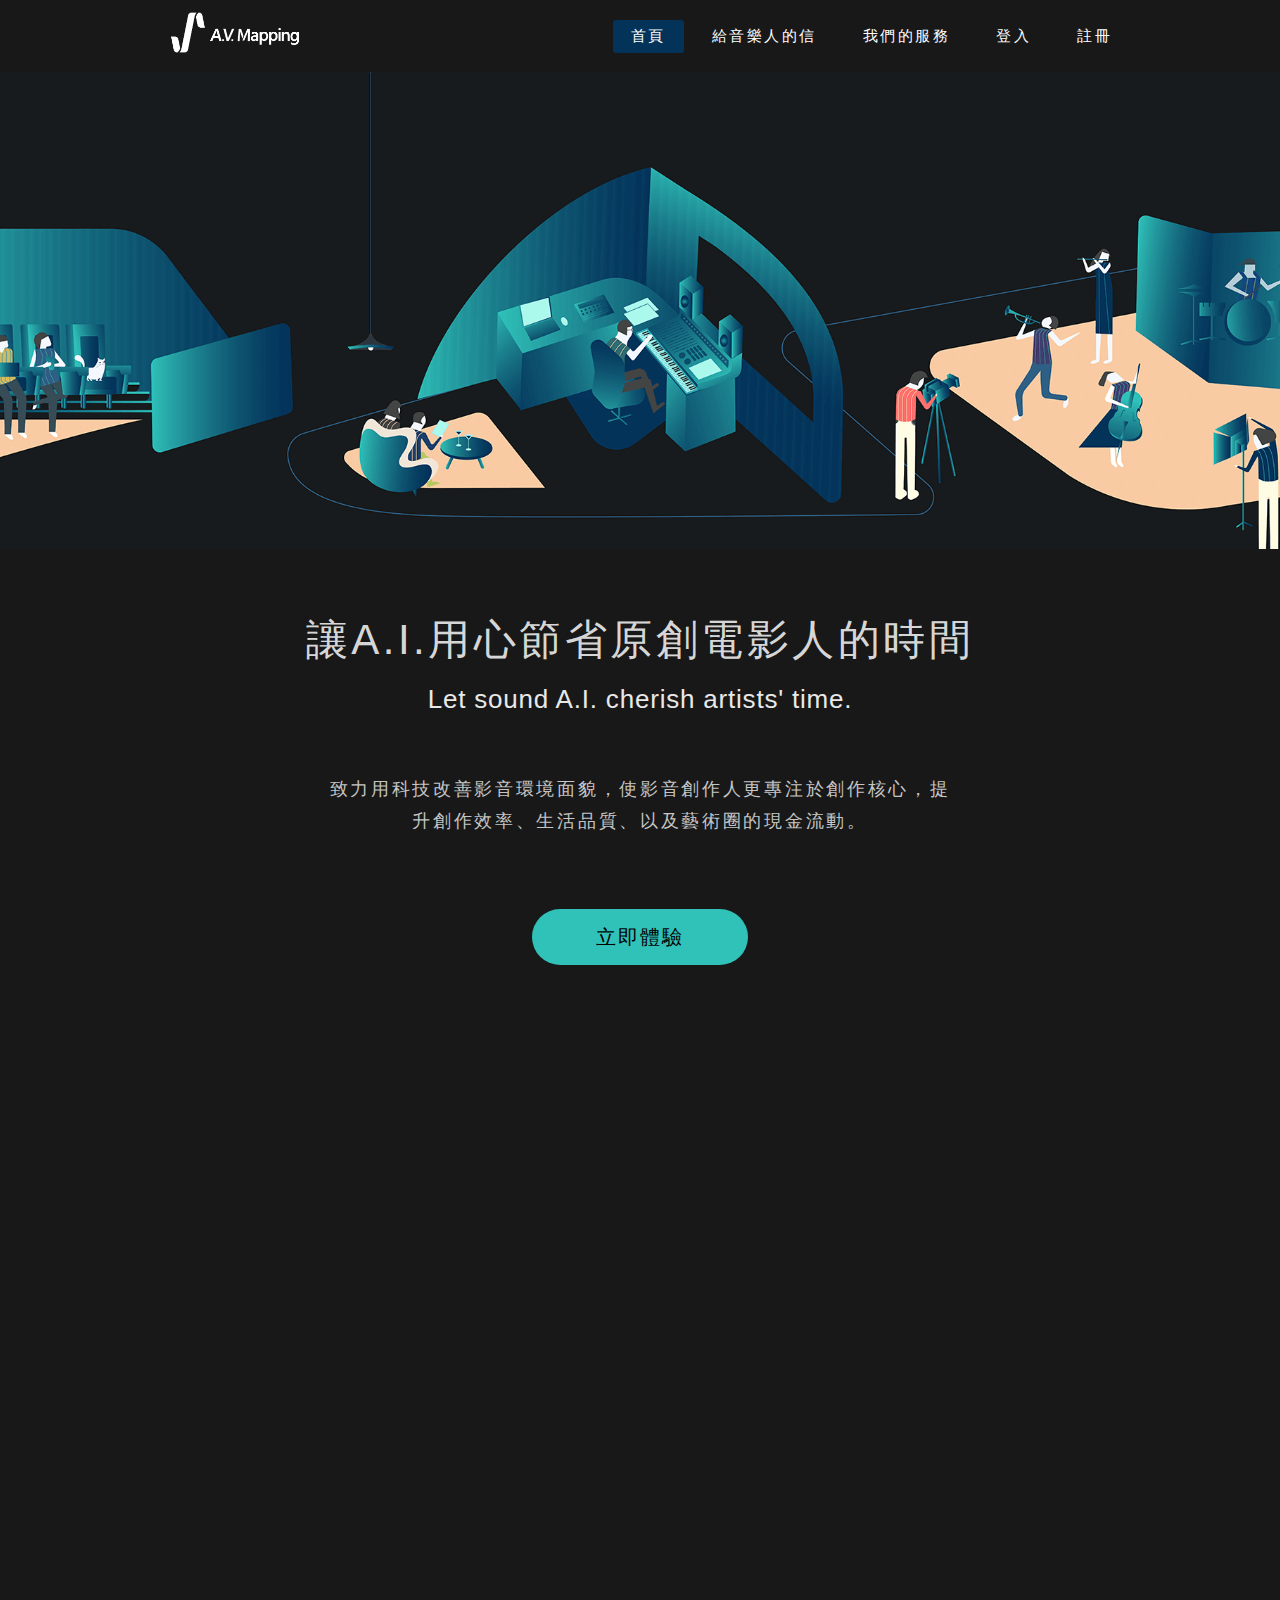
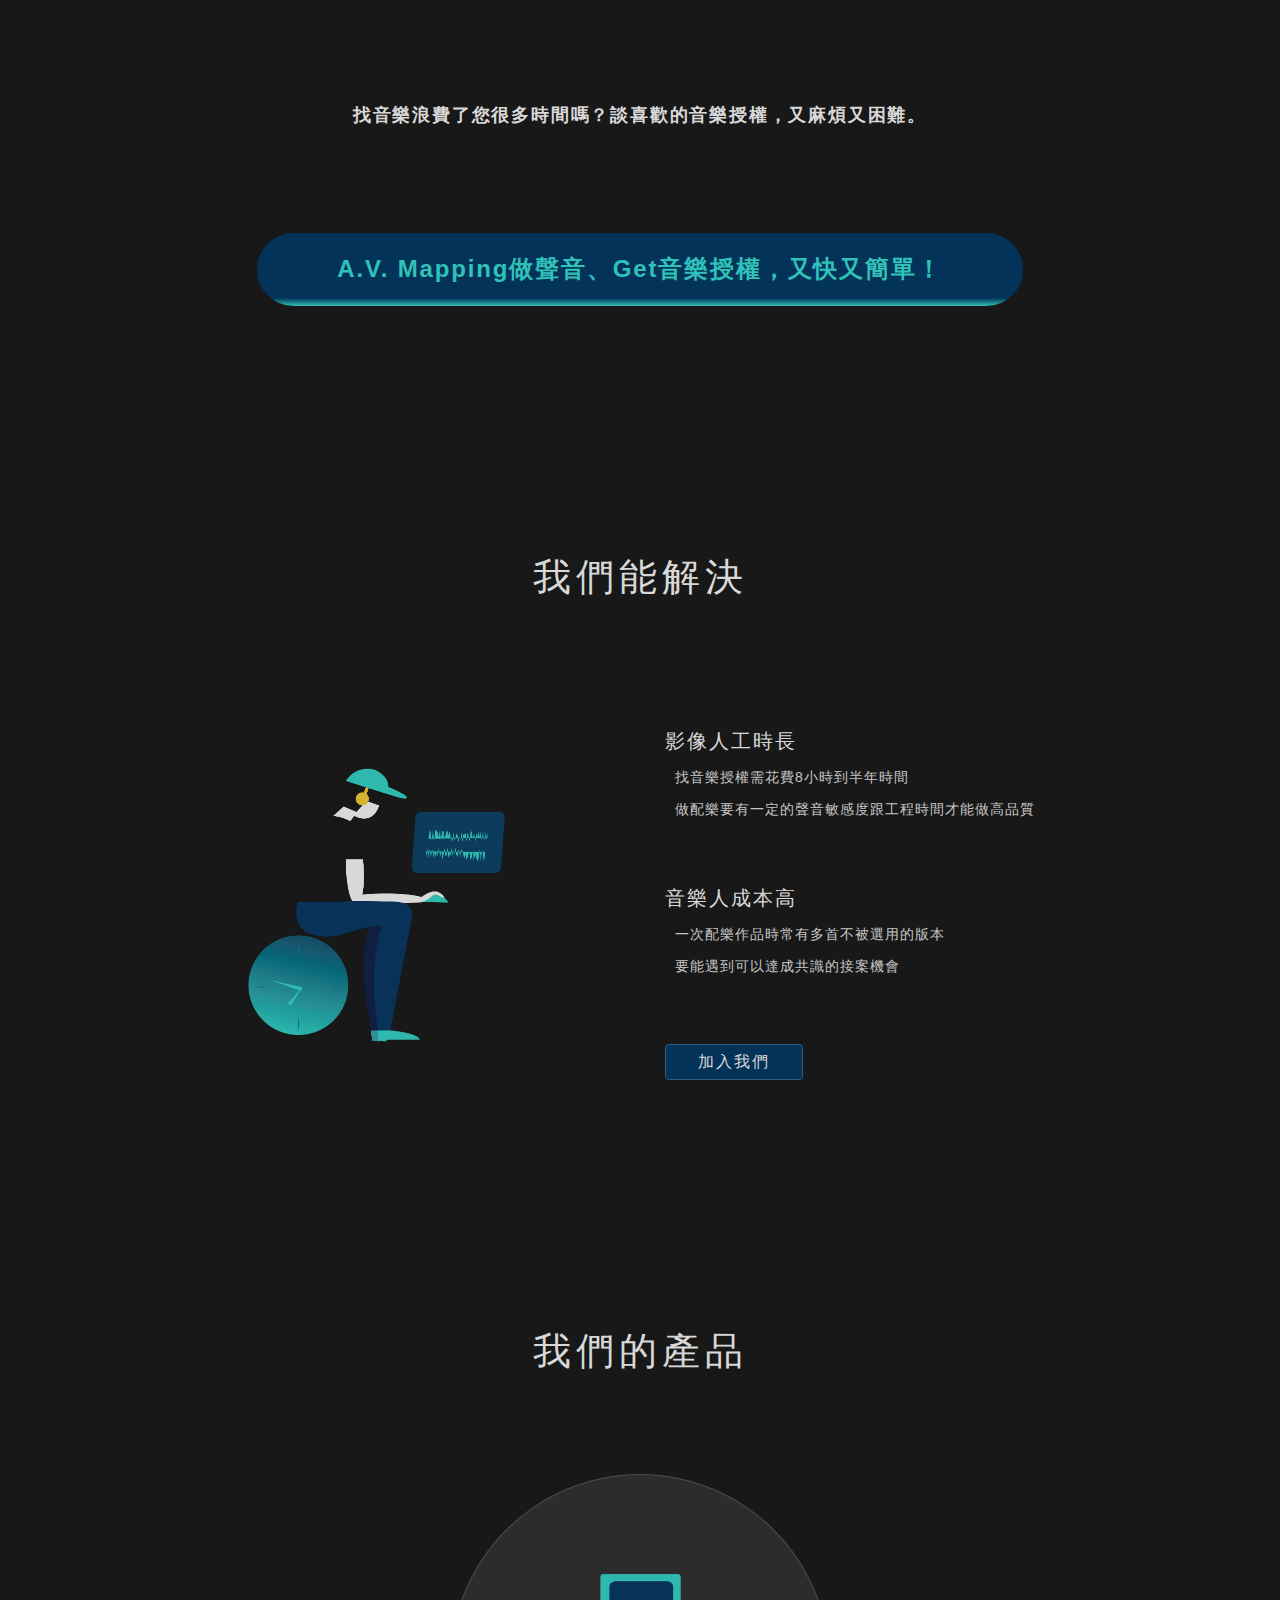
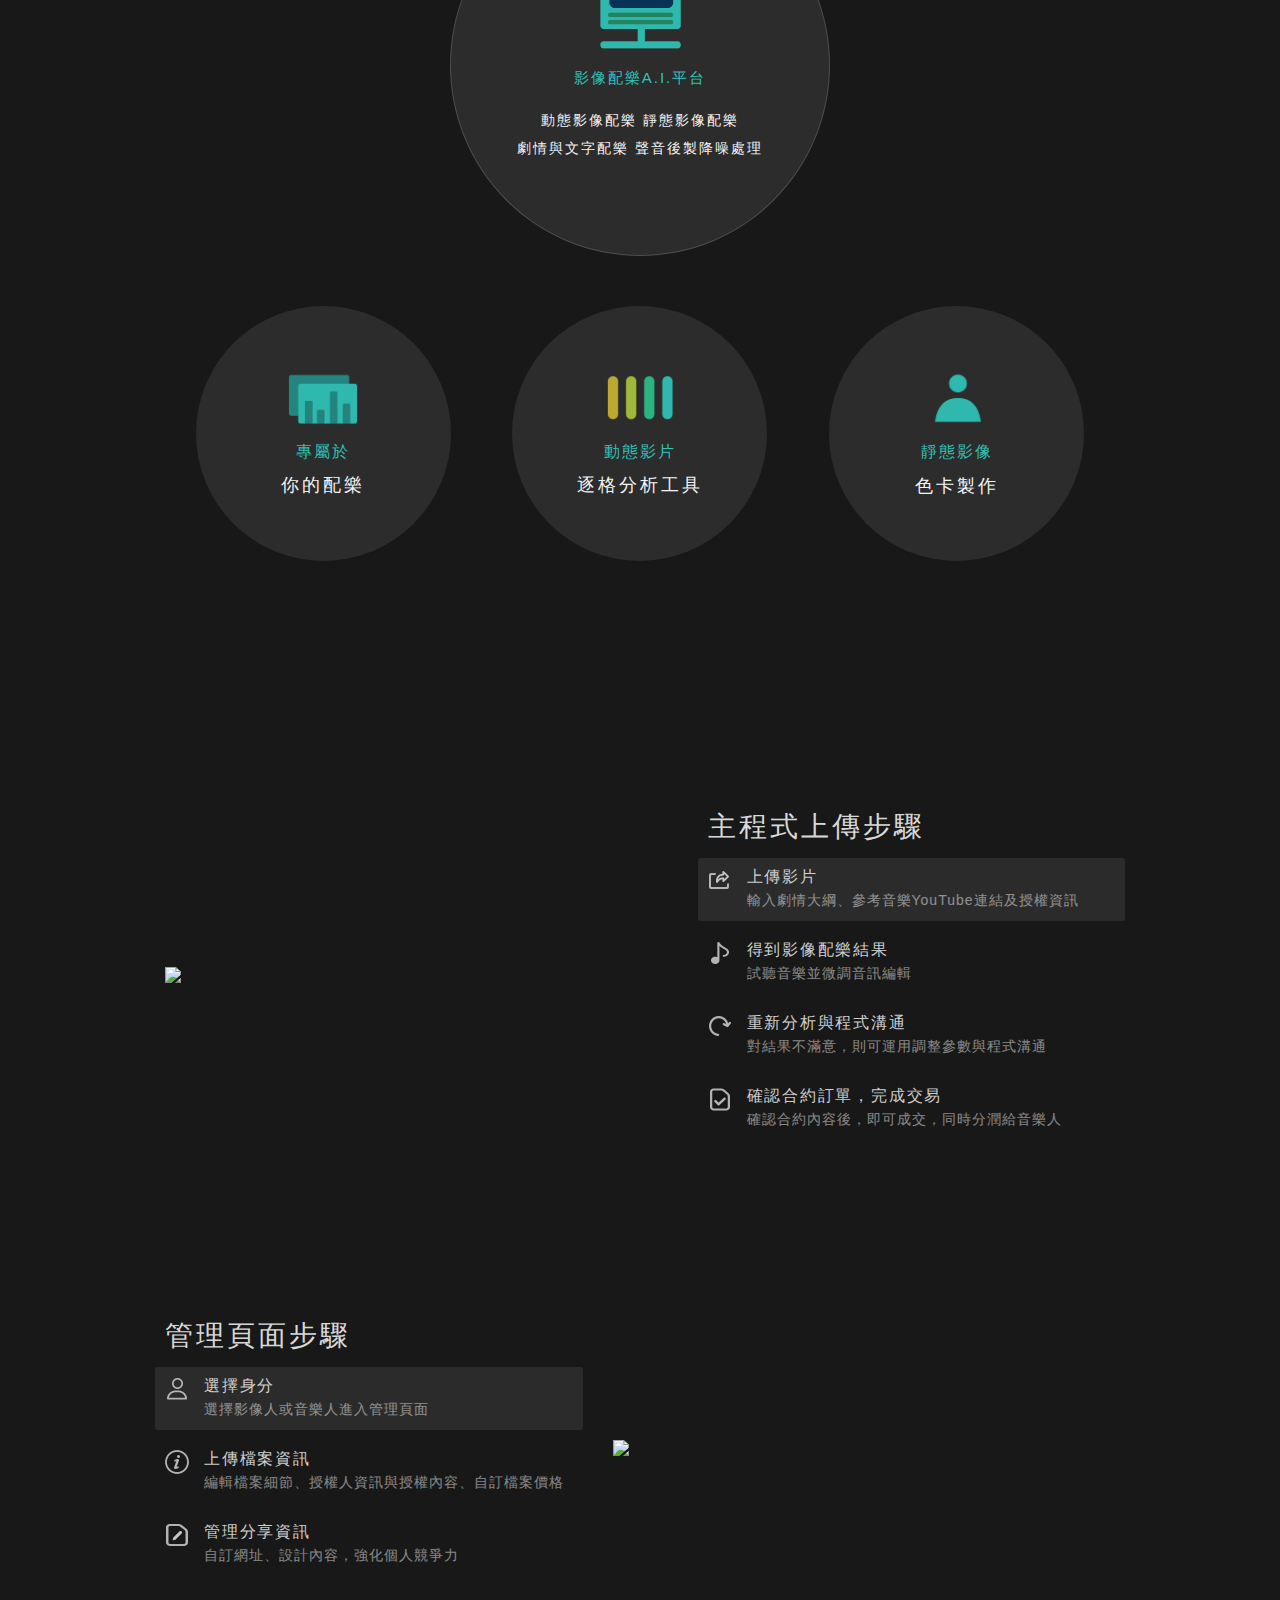
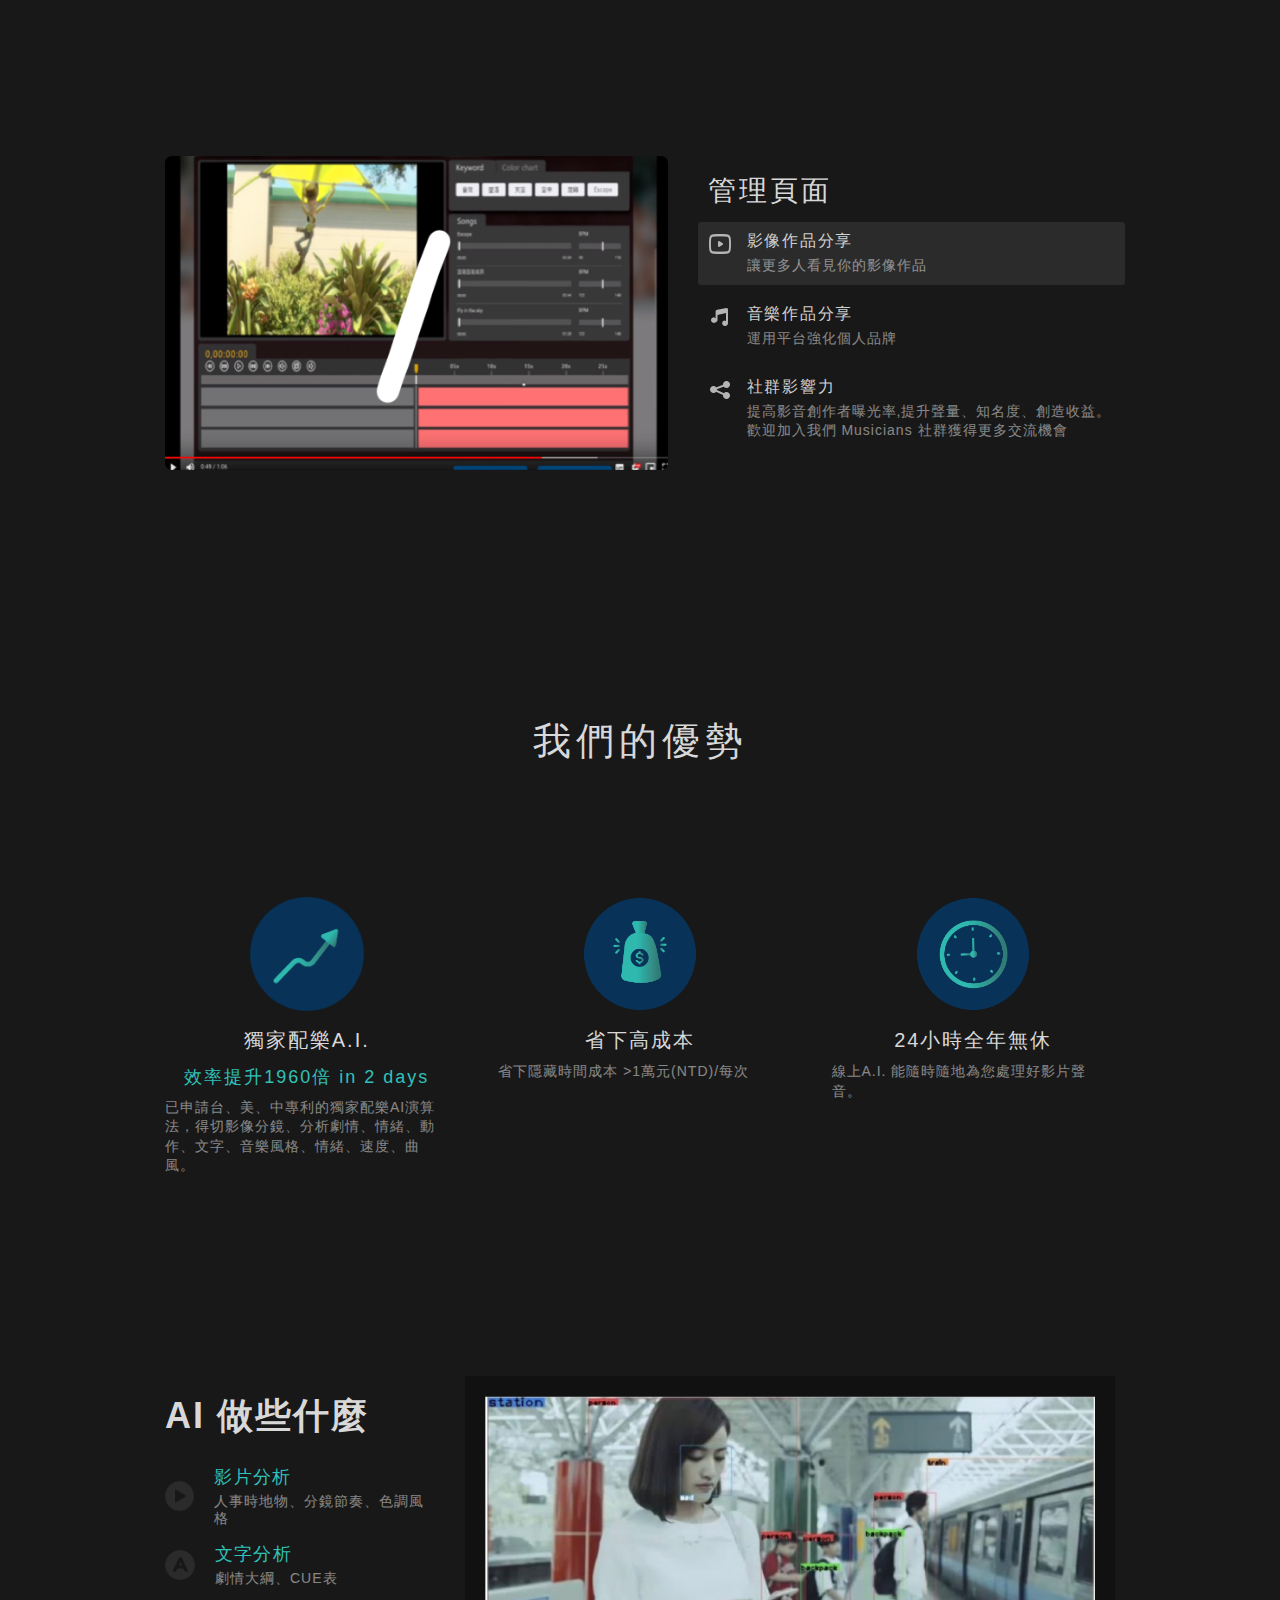
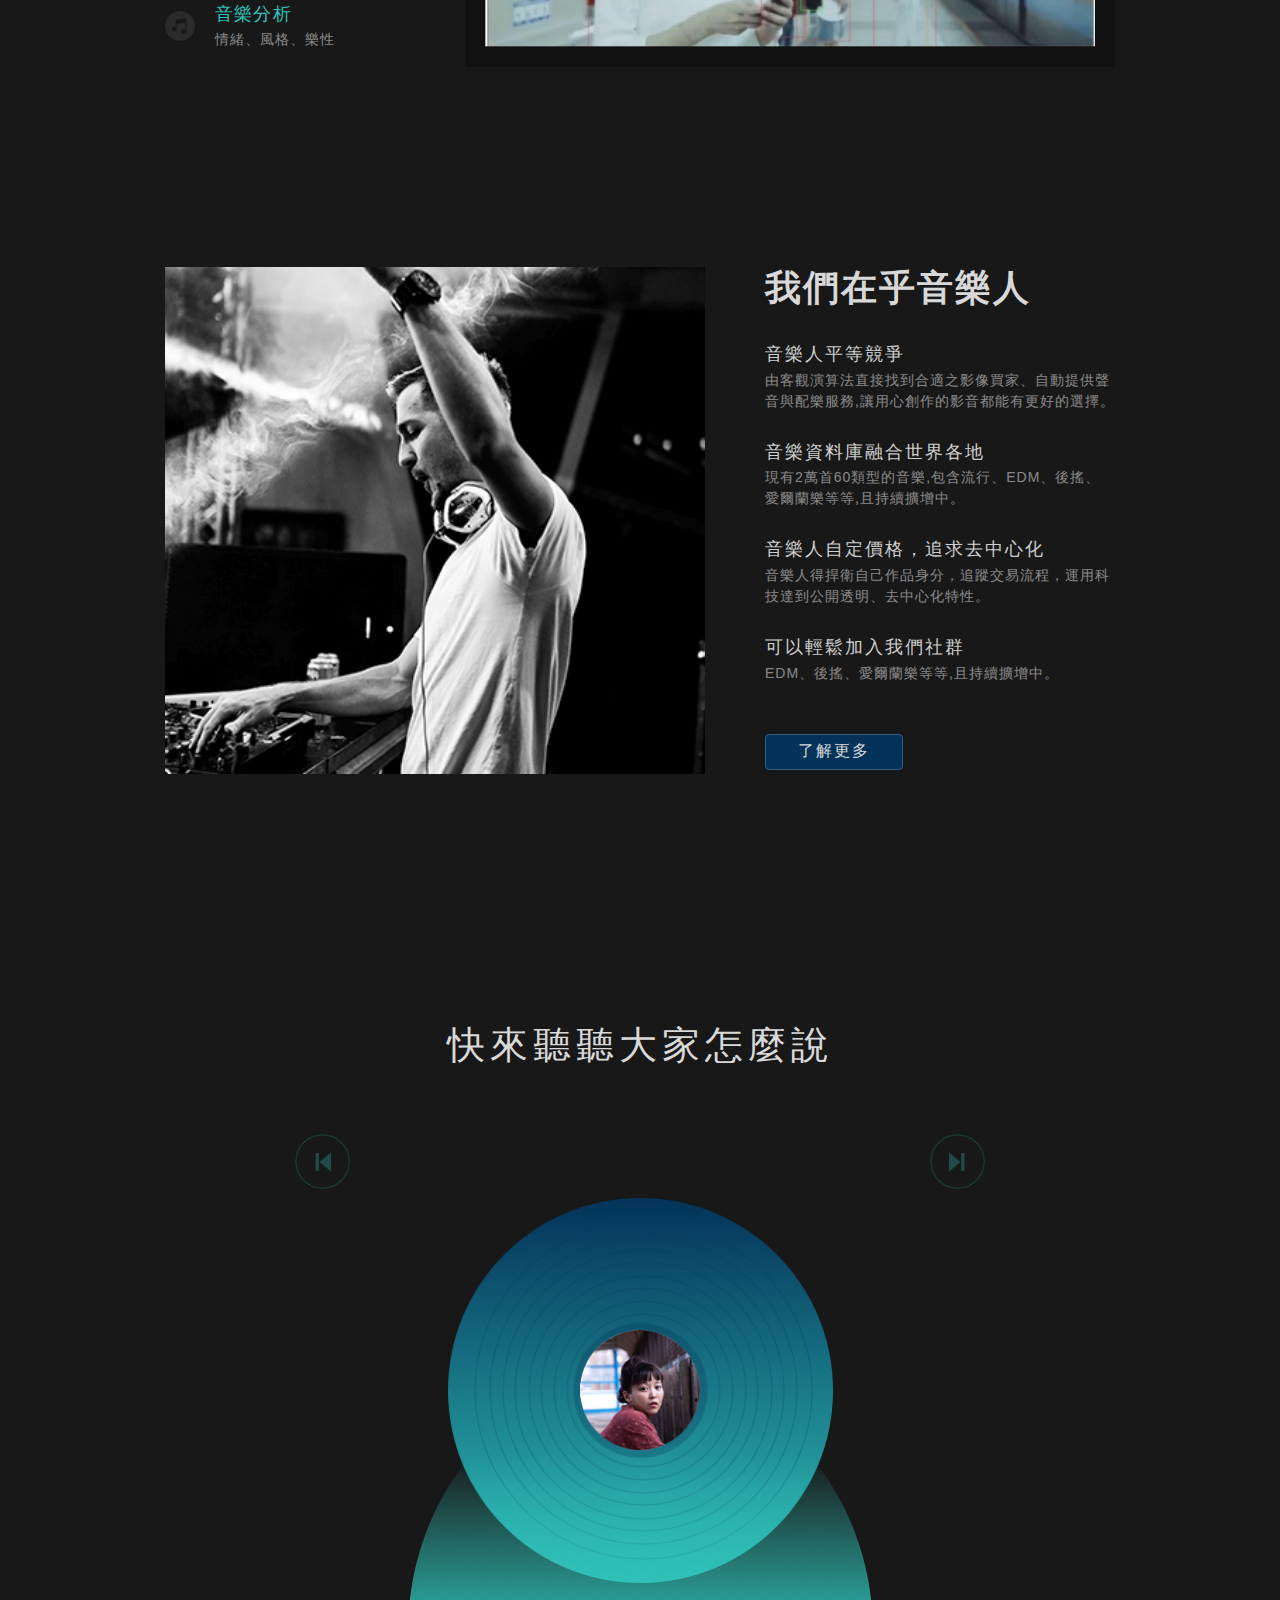
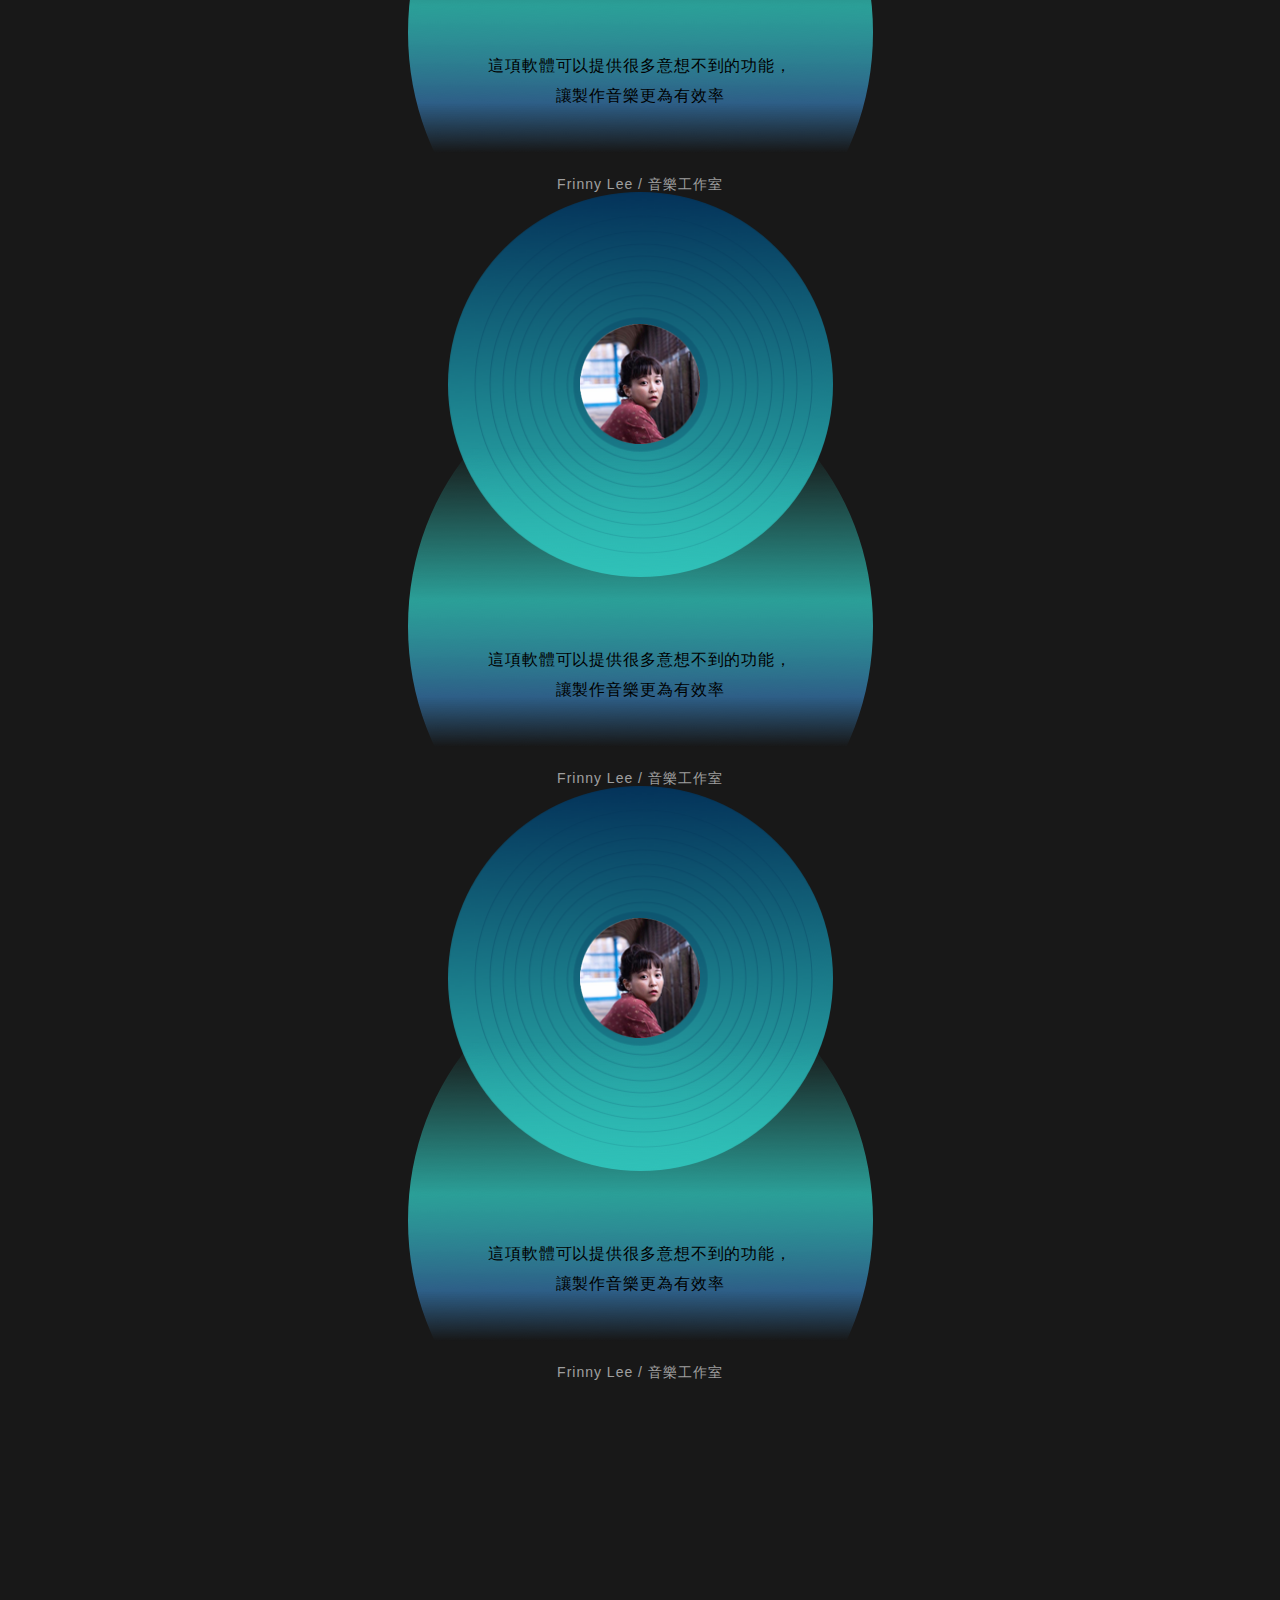
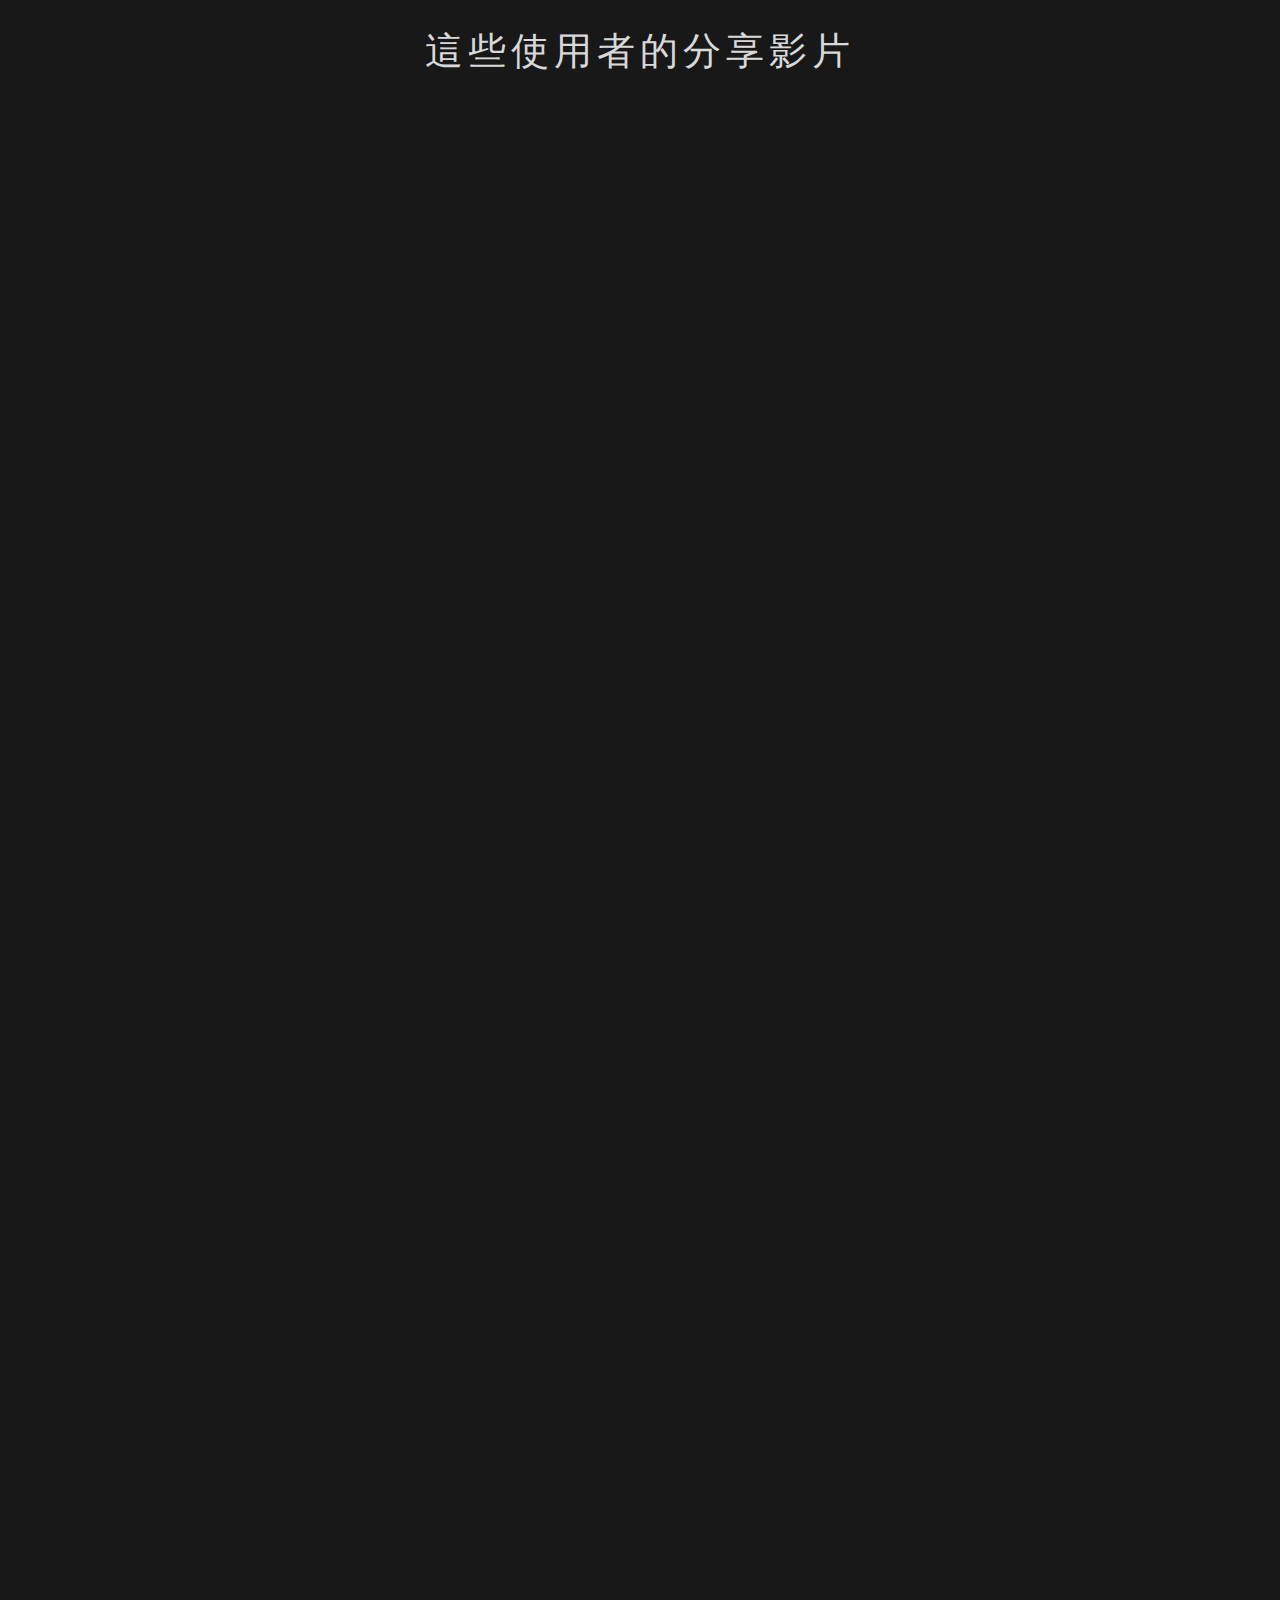
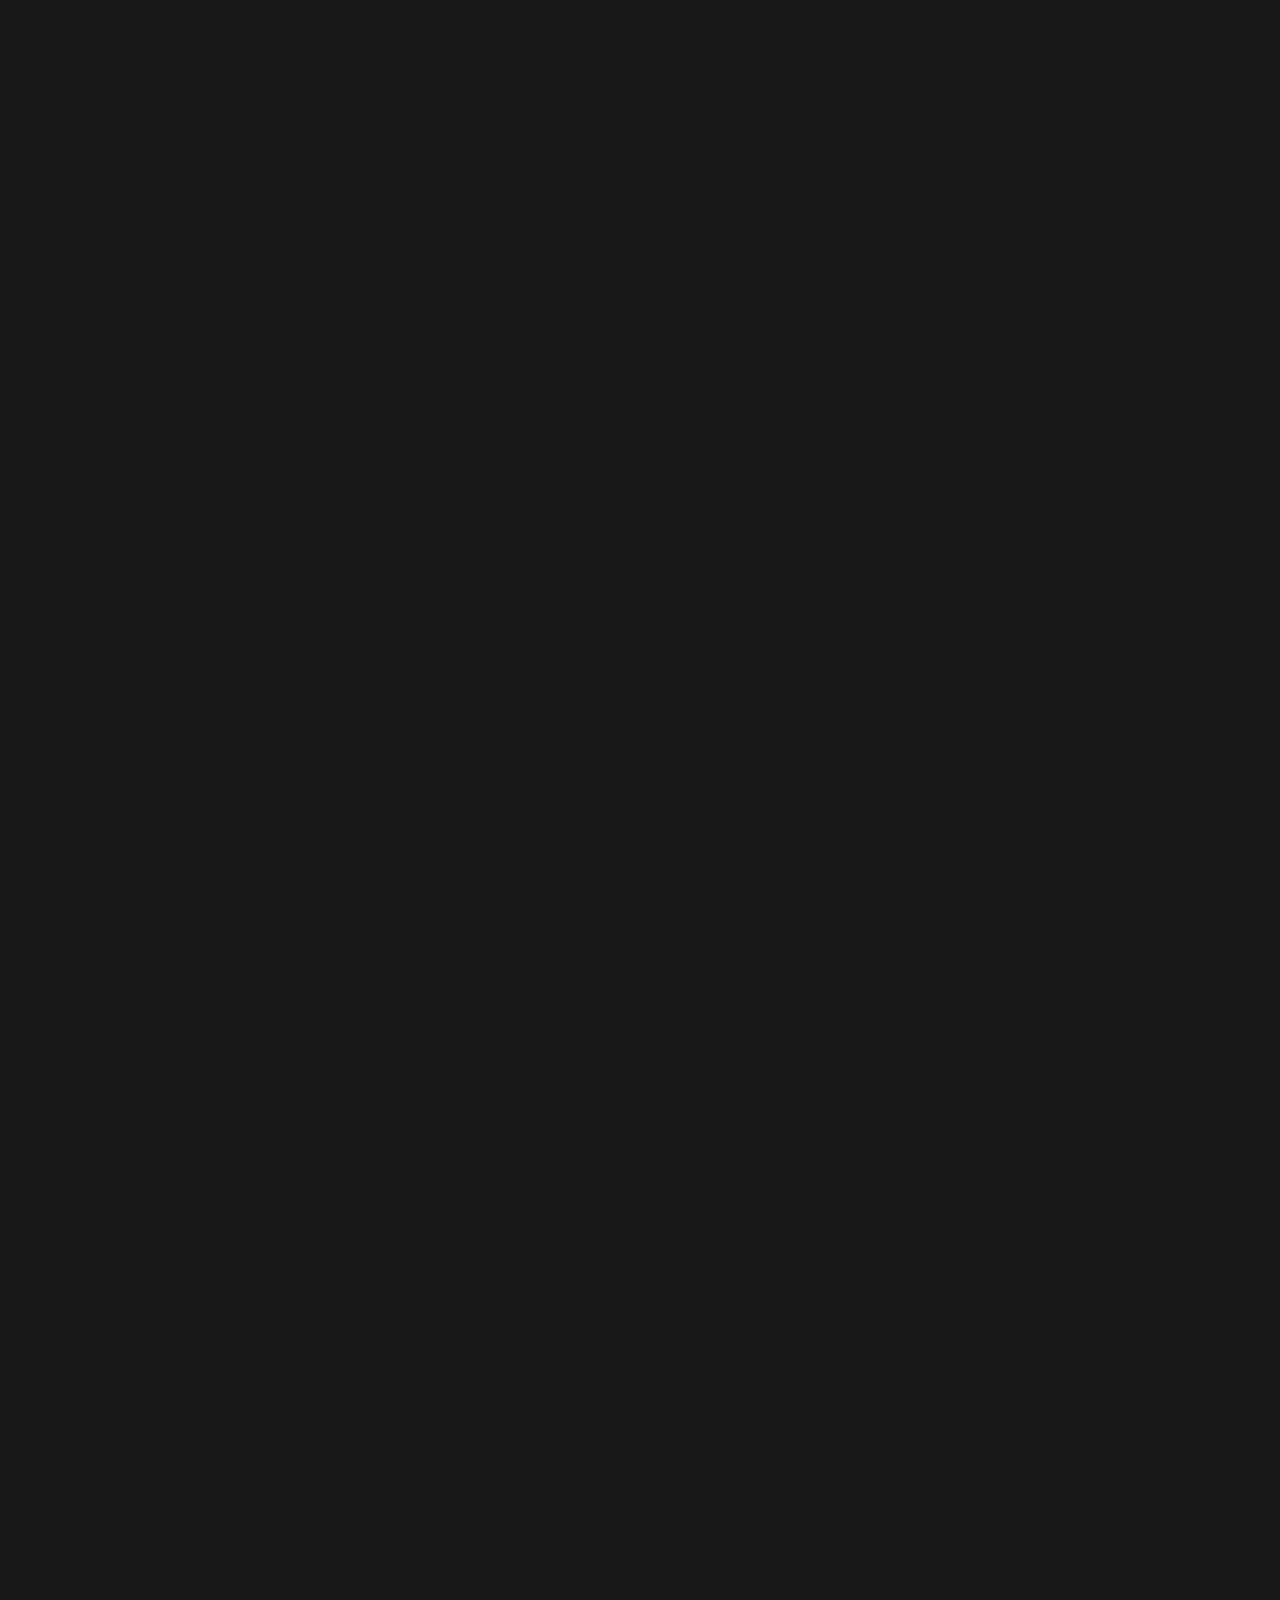
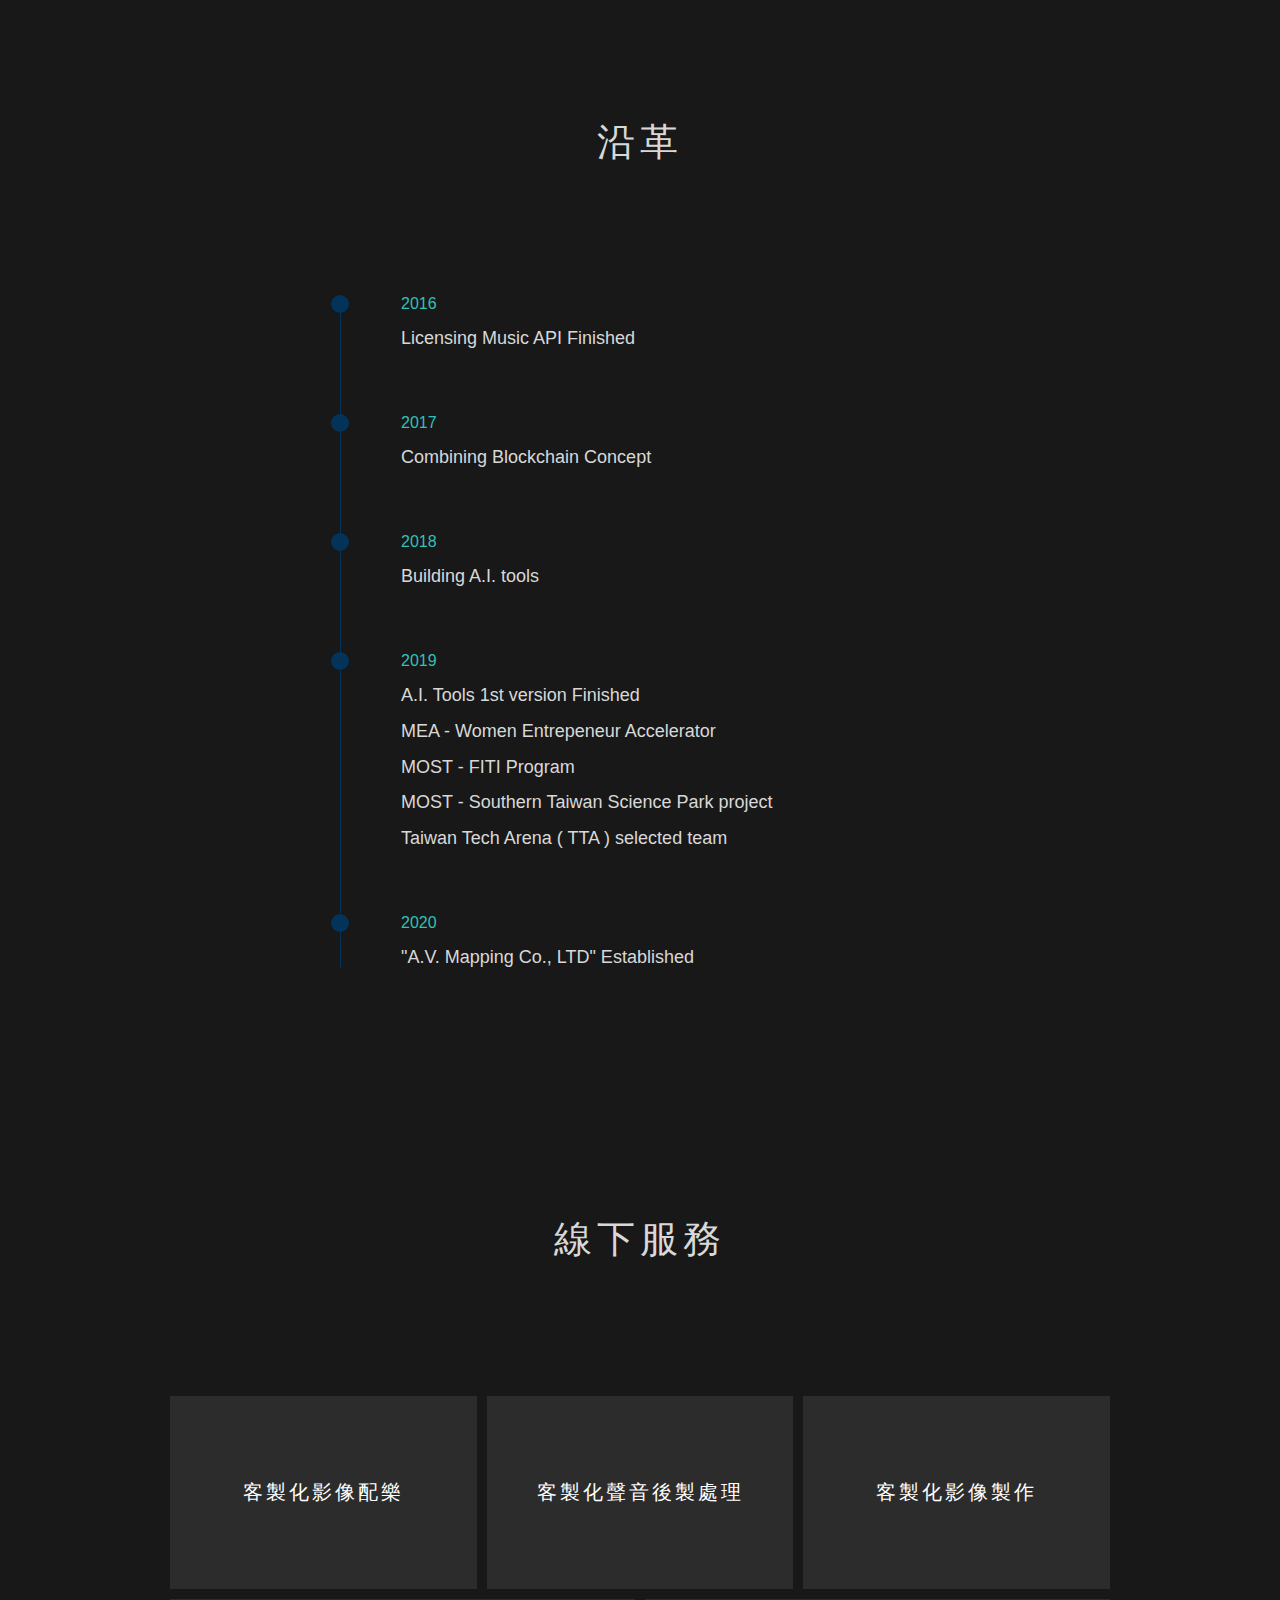
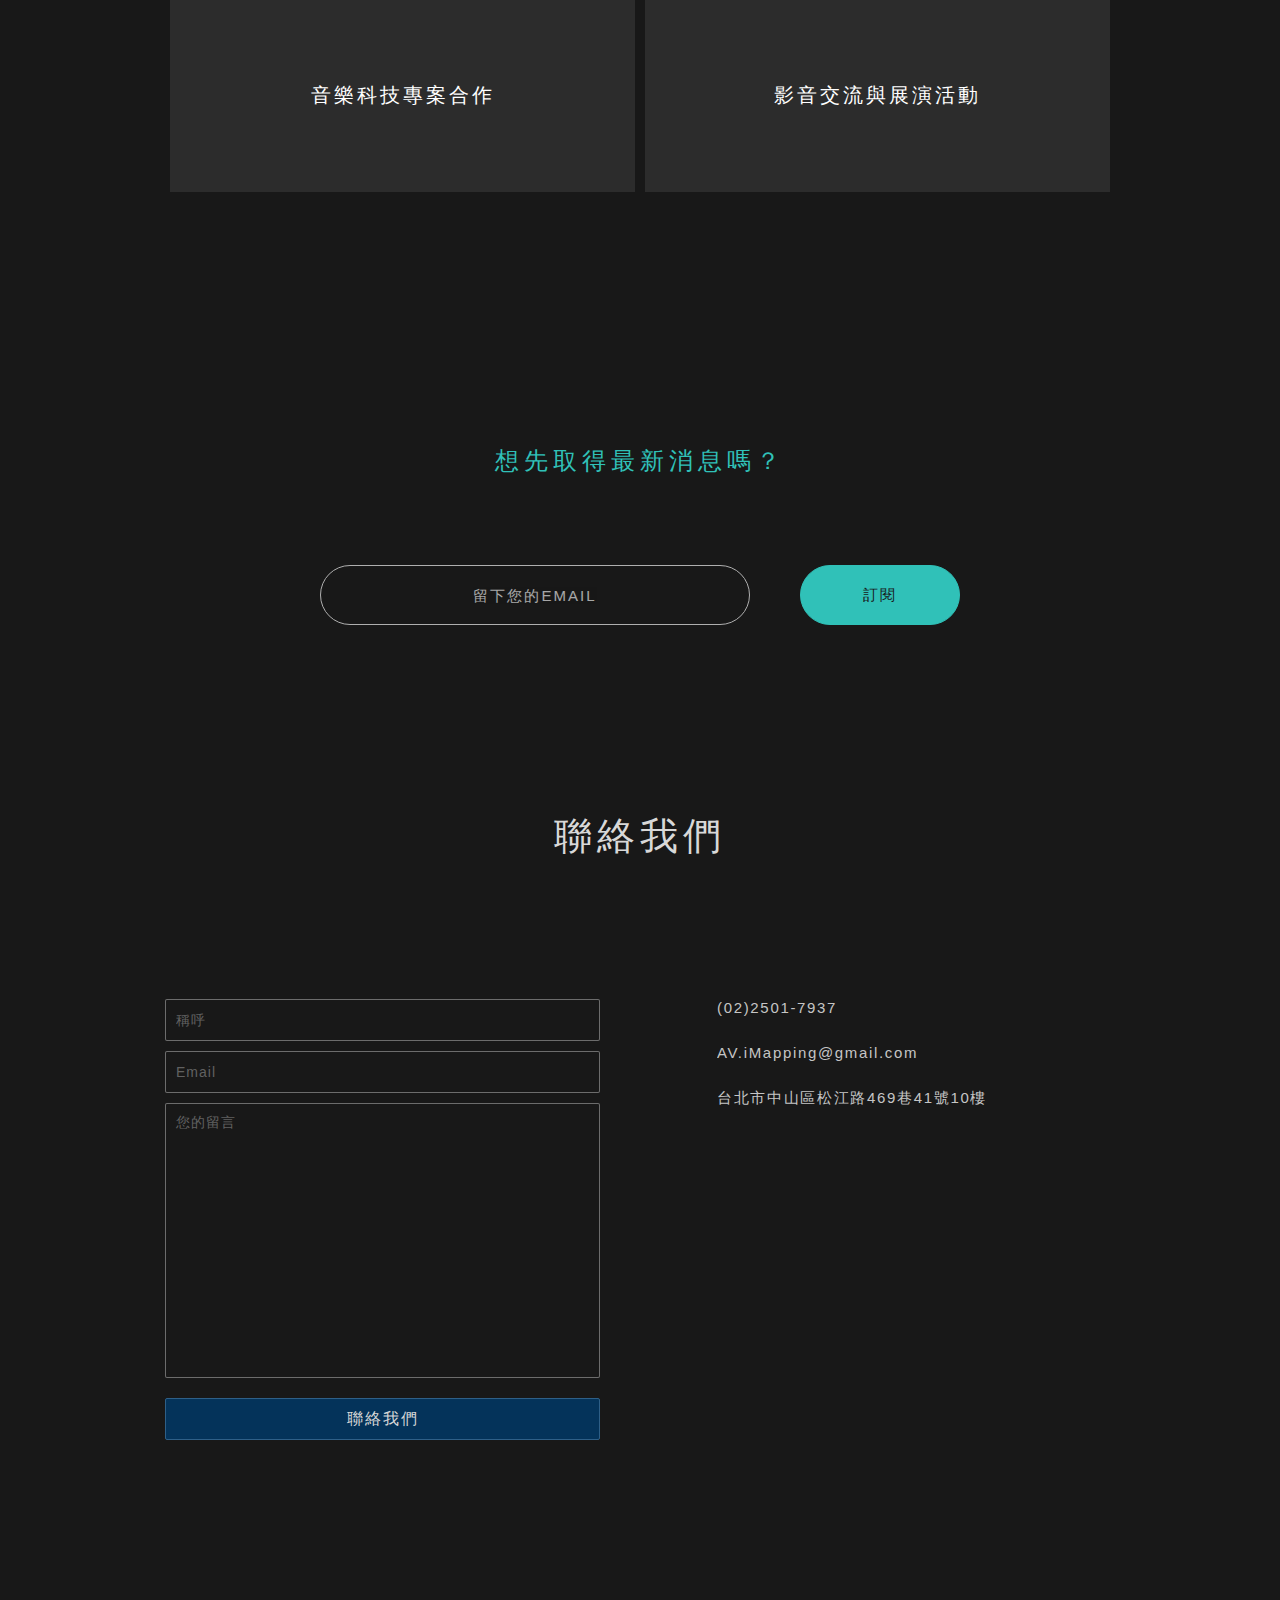
==== index.html @ aab4ad0a "Initial commit" ====
<!DOCTYPE html>
<html lang="en">
	<head>
	<meta name="generator" content="Hugo 0.69.0" />
	<meta charset="UTF-8" />
	<meta http-equiv="X-UA-Compatible" content="IE=edge" />
	<meta name="viewport" content="width=device-width, initial-scale=1" />
	<meta name="Description" content="A.V. Mapping is a service to automatically match musics from hundreds of musicians to your movie.">
	<meta name="keywords" content="AV Mapping, Licensed Music, Video Music, Music">

	<title>A.V. Mapping</title>
	<link rel="shortcut icon" href="images/av-icon.png" type="image/x-icon" />

	
	<script src="https://ajax.googleapis.com/ajax/libs/jquery/3.4.1/jquery.min.js"></script>

	
	<link rel="stylesheet" href="lib/normalize/normalize.css" />

	
	<script src="https://cdnjs.cloudflare.com/ajax/libs/babel-standalone/6.26.0/babel.min.js"></script>

	
	<link rel="stylesheet" href="https://unpkg.com/swiper/css/swiper.min.css" />
	<script src="https://unpkg.com/swiper/js/swiper.min.js"></script>

	
	<script src="https://cdnjs.cloudflare.com/ajax/libs/font-awesome/5.12.1/js/fontawesome.min.js"></script>
	<script src="https://cdnjs.cloudflare.com/ajax/libs/font-awesome/5.12.1/js/solid.min.js"></script>
	<script src="https://cdnjs.cloudflare.com/ajax/libs/font-awesome/5.12.1/js/all.min.js"></script>
	<script src="https://cdnjs.cloudflare.com/ajax/libs/font-awesome/5.12.1/js/brands.min.js"></script>

	
	<script src="https://www.youtube.com/iframe_api"></script>

	<link rel="stylesheet" href="css/index.css" />
</head>
	<body>
		<nav class="main-navigation" itemscope itemtype="https://schema.org/SiteNavigationElement">
			<div class="container">
				
				<a class="icon left" href="/"><img src="images/av-logo.png"/></a>
				<div
					id="phone-menu-icon"
					class="menu-icon show-on-phone"
					onclick="togglePhoneNaviMenu()"
				>
					<img src="images/icon-menu.png" />
				</div>
				<div
					id="phone-close-icon"
					class="close-icon show-on-phone hide"
					onclick="togglePhoneNaviMenu()"
				>
					<i class="fas fa-times-circle"></i>
				</div>
				<div id="nav-user-not-login" class="right user-not-login show-on-desktop">
					<div
						id="navi-item-offical-website"
						class="navi-item-container"
						onmouseover="openDesktopDropdown(this)"
					>
						<div class="navi-item-padding">
							<a class="navi-item active" href="/">
								首頁
							</a>
						</div>
						<div class="dropdown-menu">
							<a class="menu-item" href="#solution">解決問題</a>
							<a class="menu-item" href="#product">我們的產品</a>
							<a class="menu-item" href="#advantage">優勢</a>
							
							<a class="menu-item" href="#feedback">大家怎麼說</a>
							<a class="menu-item" href="#history">沿革</a>
							<a class="menu-item" href="#offline-service">線下服務</a>
							<a class="menu-item" href="#contact">聯絡我們</a>
						</div>
					</div>
					<div
						id="navi-item-musician"
						class="navi-item-container"
						onmouseover="openDesktopDropdown(this)"
					>
						<div class="navi-item-padding">
							
							<a class="navi-item" href="musicians">
								給音樂人的信
							</a>
						</div>
						<div class="dropdown-menu">
							
							<a class="menu-item" href="musicians#why-need-us">核心理念</a>
							
							<a class="menu-item" href="musicians#why-select-us">我們的優勢</a>
							
							<a class="menu-item" href="musicians#share-with-us">自訂價格</a>
							
							<a class="menu-item" href="musicians#musician-communicate">音樂人怎麼說</a>
							
							<a class="menu-item" href="musicians#feedback">使用回饋</a>
							
							<a class="menu-item" href="musicians#benefit">會員專屬優惠</a>
							
							<a class="menu-item" href="musicians#results">成果展示</a>
							
							<a class="menu-item" href="musicians#statistics">數據統計</a>
						</div>
					</div>
					<div
						id="navi-item-service"
						class="navi-item-container"
						onmouseover="openDesktopDropdown(this)"
					>
						<div class="navi-item-padding">
							
							<a class="navi-item" href="">
								我們的服務
							</a>
						</div>
						<div class="dropdown-menu">
							
							<a class="menu-item" href="">動態影像配樂</a>
							
							<a class="menu-item" href="">聽聽你的專屬配樂</a>
						</div>
					</div>
					<a class="navi-item" onclick="login()">登入</a>
					<a class="navi-item" onclick="signup()">註冊</a>
				</div>
				<div id="nav-user-login" class="right user-login show-on-desktop hide">
					
					<a class="navi-item" href="">關於我們</a>
					
					<a class="navi-item" href="">動態影像配樂</a>
					
					<a class="navi-item" href="">聽聽你的專屬配樂</a>

					<div id="user" class="user" onmouseover="openDesktopDropdown(this)">
						<div id="user-avatar" class="avatar-container audio">
							<div class="avatar empty"></div>
							<div class="avatar">
								
								<img src="images/mock/user.png" />
							</div>
						</div>
						<div class="dropdown-menu">
							
							<a class="menu-item" href="">個人中心</a>
							
							<a class="menu-item" href="">隱私設定</a>
							<div class="menu-item" onclick="switchUser()">切換使用者</div>
							<div class="menu-item" onclick="logout()">登出</div>
						</div>
					</div>
				</div>
			</div>
			<div id="phone-navi-menu" class="phone-navi-menu">
				<div class="navi-item-wrapper user-not-login">
					<div id="phone-navi-official" class="navi-item navi-with-accordion">
						<div class="item">
							<a href="/">首頁</a>
							<i
								class="icon fas fa-chevron-down"
								onclick="toggleAccordion('phone-navi-official')"
							>
							</i>
						</div>
						<div class="accordion" style="height: 0">
							<div class="wrapper">
								<a class="menu-item" href="#solution" onclick="closePhoneNaviMenu()"
									>解決問題</a
								>
								<a class="menu-item" href="#product" onclick="closePhoneNaviMenu()"
									>我們的產品</a
								>
								<a
									class="menu-item"
									href="#advantage"
									onclick="closePhoneNaviMenu()"
									>優勢</a
								>
								
								<a class="menu-item" href="#feedback" onclick="closePhoneNaviMenu()"
									>大家怎麼說</a
								>
								<a class="menu-item" href="#history" onclick="closePhoneNaviMenu()"
									>沿革</a
								>
								<a
									class="menu-item"
									href="#offline-service"
									onclick="closePhoneNaviMenu()"
									>線下服務</a
								>
								<a class="menu-item" href="#contact" onclick="closePhoneNaviMenu()"
									>聯絡我們</a
								>
							</div>
						</div>
					</div>
					<div id="phone-navi-musician" class="navi-item navi-with-accordion">
						<div class="item">
							
							<a class="navi-item" href="musicians">
								給音樂人的信
							</a>
							<i
								class="icon fas fa-chevron-down"
								onclick="toggleAccordion('phone-navi-musician')"
							>
							</i>
						</div>
						<div class="accordion" style="height: 0">
							<div class="wrapper">
								
								<a class="menu-item" href="musicians#why-need-us" onclick="closePhoneNaviMenu()"
									>核心理念</a
								>
								
								<a class="menu-item" href="musicians#why-select-us" onclick="closePhoneNaviMenu()"
									>我們的優勢</a
								>
								
								<a class="menu-item" href="musicians#share-with-us" onclick="closePhoneNaviMenu()"
									>自訂價格</a
								>
								
								<a class="menu-item" href="musicians#musician-communicate" onclick="closePhoneNaviMenu()"
									>音樂人怎麼說</a
								>
								
								<a class="menu-item" href="musicians#feedback" onclick="closePhoneNaviMenu()"
									>使用回饋</a
								>
								
								<a class="menu-item" href="musicians#benefit" onclick="closePhoneNaviMenu()"
									>會員專屬優惠</a
								>
								
								<a class="menu-item" href="musicians#results" onclick="closePhoneNaviMenu()"
									>成果展示</a
								>
								
								<a class="menu-item" href="musicians#statistics" onclick="closePhoneNaviMenu()"
									>數據統計</a
								>
							</div>
						</div>
					</div>
					<a class="navi-item" onclick="login()">登入</a>
					<a class="navi-item" onclick="signup()">註冊</a>
				</div>

				
				<div class="navi-item-wrapper user-login hide">
					
					<a class="navi-item" href="">關於我們</a>
					
					<a class="navi-item" href="">動態影像配樂</a>
					
					<a class="navi-item" href="">聽聽你的專屬配樂</a>
					
					<a class="navi-item" href="">個人中心</a>
					
					<a class="navi-item" href="">隱私設定</a>
					<div class="navi-item" onclick="switchUser()">切換使用者</div>
					<div class="navi-item" onclick="logout()">登出</div>
				</div>
			</div>
		</nav>
		<section class="section-index">
			<div class="image"></div>
			<div class="container">
				<h1><span>讓A.I.用心節省</span><span>原創電影人的時間</span></h1>
				<h2>Let sound A.I. cherish artists' time.</h2>
				<p>
					致力用科技改善影音環境面貌，使影音創作人更專注於創作核心，提升創作效率、生活品質、以及藝術圈的現金流動。
				</p>
				
				<a class="button" href="">立即體驗</a>
			</div>
		</section>
		<section class="section-intro-video">
			<div class="container">
				<div class="youtube-contianer">
					
					<iframe
						class="youtube-iframe"
						src="https://www.youtube.com/embed/QvW61K2s0tA?enablejsapi=1"
						frameborder="0"
						allow="autoplay; encrypted-media"
						allowfullscreen
					></iframe>
				</div>
				<div class="text">
					<span>找音樂浪費了您很多時間嗎？</span
					><span>談喜歡的音樂授權，又麻煩又困難。</span>
				</div>
				<div class="button">
					<span>A.V. Mapping做聲音、</span><span>Get音樂授權，又快又簡單！</span>
				</div>
			</div>
		</section>
		<section class="section-solution">
			<div id="solution" class="anchor"></div>
			<div class="container">
				<div class="section-title">我們能解決</div>
				<div class="content">
					<div class="left"><img src="images/section-solution.png" /></div>
					<div class="right">
						<div class="block">
							<div class="block-title">影像人工時長</div>
							<div class="item">
								<i class="icon fas fa-angle-right"></i>
								<div class="text">找音樂授權需花費8小時到半年時間</div>
							</div>
							<div class="item">
								<i class="icon fas fa-angle-right"></i>
								<div class="text">
									做配樂要有一定的聲音敏感度跟工程時間才能做高品質
								</div>
							</div>
						</div>
						<div class="block">
							<div class="block-title">音樂人成本高</div>
							<div class="item">
								<i class="icon fas fa-angle-right"></i>
								<div class="text">一次配樂作品時常有多首不被選用的版本</div>
							</div>
							<div class="item">
								<i class="icon fas fa-angle-right"></i>
								<div class="text">
									要能遇到可以達成共識的接案機會
								</div>
							</div>
						</div>
						
						<a class="button-small" href="">加入我們</a>
					</div>
				</div>
			</div>
		</section>
		<section class="section-product">
			<div id="product" class="anchor"></div>
			<div class="container">
				<div class="section-title">我們的產品</div>
				<div class="function-wrapper">
					<div class="main">
						<div class="content">
							<img class="icon" src="images/product-icon-1.png" />
							<div class="title">影像配樂A.I.平台</div>
							<div class="text">
								動態影像配樂 靜態影像配樂
								<br />
								劇情與文字配樂 聲音後製降噪處理
							</div>
						</div>
					</div>
					<div class="others">
						<div class="item">
							<div class="content">
								<img class="icon" src="images/product-icon-3.png" />
								<div class="title">專屬於</div>
								<div class="text">你的配樂</div>
							</div>
						</div>
						<div class="item">
							<div class="content">
								<img class="icon" src="images/product-icon-4.png" />
								<div class="title">動態影片</div>
								<div class="text">逐格分析工具</div>
							</div>
						</div>
						<div class="item">
							<div class="content">
								<img class="icon" src="images/product-icon-2.png" />
								<div class="title">靜態影像</div>
								<div class="text">色卡製作</div>
							</div>
						</div>
					</div>
				</div>
			</div>
		</section>
		<section class="section-instruction">
			<div class="container">
				<div id="upload-instruction" class="instruction">
					<div class="gif">
						<img class="active" src="images/upload-instruction-1.gif" />
						<img src="images/upload-instruction-2.gif" />
						<img src="images/how-to-use-gif-3.png" />
						<img src="images/upload-instruction-4.gif" />
					</div>
					<div class="content">
						<div class="title">主程式上傳步驟</div>
						<div class="tips-wrapper">
							<div
								class="tip active"
								onmouse="changeTutorial('upload', 1)"
								onmouseover="changeTutorial('upload', 1)"
							>
								<div class="icon">
									<img src="images/icon-upload.png" />
								</div>
								<div class="content">
									<div class="title">上傳影片</div>
									<div class="text">
										輸入劇情大綱、參考音樂YouTube連結及授權資訊
									</div>
								</div>
							</div>
							<div
								class="tip"
								onclick="changeTutorial('upload', 2)"
								onmouseover="changeTutorial('upload', 2)"
							>
								<div class="icon">
									<img src="images/icon-music-2.png" />
								</div>
								<div class="content">
									<div class="title">得到影像配樂結果</div>
									<div class="text">試聽音樂並微調音訊編輯</div>
								</div>
							</div>
							<div
								class="tip"
								onclick="changeTutorial('upload', 3)"
								onmouseover="changeTutorial('upload', 3)"
							>
								<div class="icon">
									<img src="images/icon-reload.png" />
								</div>
								<div class="content">
									<div class="title">重新分析與程式溝通</div>
									<div class="text">
										對結果不滿意，則可運用調整參數與程式溝通
									</div>
								</div>
							</div>
							<div
								class="tip"
								onclick="changeTutorial('upload', 4)"
								onmouseover="changeTutorial('upload', 4)"
							>
								<div class="icon">
									<img src="images/icon-contract.png" />
								</div>
								<div class="content">
									<div class="title">確認合約訂單，完成交易</div>
									<div class="text">
										確認合約內容後，即可成交，同時分潤給音樂人
									</div>
								</div>
							</div>
						</div>
					</div>
				</div>
				<div id="manage-instruction" class="instruction">
					<div class="gif">
						<img class="active" src="images/manage-instruction-1.gif" />
						<img src="images/manage-instruction-2.gif" />
						<img src="images/manage-instruction-3.gif" />
					</div>
					<div class="content">
						<div class="title">管理頁面步驟</div>
						<div class="tips-wrapper">
							<div
								class="tip active"
								onclick="changeTutorial('manage', 1)"
								onmouseover="changeTutorial('manage', 1)"
							>
								<div class="icon">
									<img src="images/icon-avatar.png" />
								</div>
								<div class="content">
									<div class="title">選擇身分</div>
									<div class="text">
										選擇影像人或音樂人進入管理頁面
									</div>
								</div>
							</div>
							<div
								class="tip"
								onclick="changeTutorial('manage', 2)"
								onmouseover="changeTutorial('manage', 2)"
							>
								<div class="icon">
									<img src="images/icon-info.png" />
								</div>
								<div class="content">
									<div class="title">上傳檔案資訊</div>
									<div class="text">
										編輯檔案細節、授權人資訊與授權內容、自訂檔案價格
									</div>
								</div>
							</div>
							<div
								class="tip"
								onclick="changeTutorial('manage', 3)"
								onmouseover="changeTutorial('manage', 3)"
							>
								<div class="icon">
									<img src="images/icon-management.png" />
								</div>
								<div class="content">
									<div class="title">管理分享資訊</div>
									<div class="text">
										自訂網址、設計內容，強化個人競爭力
									</div>
								</div>
							</div>
						</div>
					</div>
				</div>
				<div id="manage-files-instruction" class="instruction">
					<div class="gif">
						<img class="active" src="images/how-to-use-gif-1.png" />
						<img src="images/how-to-use-gif-2.png" />
						<img src="images/how-to-use-gif-3.png" />
					</div>
					<div class="content">
						<div class="title">管理頁面</div>
						<div class="tips-wrapper">
							<div
								class="tip active"
								onclick="changeTutorial('manageFiles', 1)"
								onmouseover="changeTutorial('manageFiles', 1)"
							>
								<div class="icon">
									<img src="images/icon-video.png" />
								</div>
								<div class="content">
									<div class="title">影像作品分享</div>
									<div class="text">
										讓更多人看見你的影像作品
									</div>
								</div>
							</div>
							<div
								class="tip"
								onclick="changeTutorial('manageFiles', 2)"
								onmouseover="changeTutorial('manageFiles', 2)"
							>
								<div class="icon">
									<img src="images/icon-music-3.png" />
								</div>
								<div class="content">
									<div class="title">音樂作品分享</div>
									<div class="text">
										運用平台強化個人品牌
									</div>
								</div>
							</div>
							<div
								class="tip"
								onclick="changeTutorial('manageFiles', 3)"
								onmouseover="changeTutorial('manageFiles', 3)"
							>
								<div class="icon">
									<img src="images/icon-share.png" />
								</div>
								<div class="content">
									<div class="title">社群影響力</div>
									<div class="text">
										提高影音創作者曝光率,提升聲量、知名度、創造收益。
										歡迎加入我們 Musicians 社群獲得更多交流機會
									</div>
								</div>
							</div>
						</div>
					</div>
				</div>
			</div>
		</section>
		<section class="section-advantage">
			<div id="advantage" class="anchor"></div>
			<div class="container">
				<div class="section-title">我們的優勢</div>
				<div class="advantages">
					<div class="item">
						<div class="icon"><img src="images/icon-advantage-1.png" /></div>
						<div class="title">獨家配樂A.I.</div>
						<div class="highlight">效率提升1960倍 in 2 days</div>
						<div class="text">
							已申請台、美、中專利的獨家配樂AI演算法，得切影像分鏡、分析劇情、情緒、動作、文字、音樂風格、情緒、速度、曲風。
						</div>
					</div>
					<div class="item">
						<div class="icon"><img src="images/icon-advantage-2.png" /></div>
						<div class="title">省下高成本</div>
						<div class="text">
							省下隱藏時間成本 >1萬元(NTD)/每次
						</div>
					</div>
					<div class="item">
						<div class="icon"><img src="images/icon-advantage-3.png" /></div>
						<div class="title">24小時全年無休</div>
						<div class="text">
							線上A.I. 能隨時隨地為您處理好影片聲音。
						</div>
					</div>
				</div>
				<div class="section-title show-on-phone">AI 做些什麼</div>
				<div class="what-ai-do">
					<div class="left">
						<div class="title show-on-desktop">AI 做些什麼</div>
						<div class="wrapper">
							<div class="item">
								<div class="icon"><img src="images/icon-play.png" /></div>
								<div class="content">
									<div class="item-title">影片分析</div>
									<div class="item-text">人事時地物、分鏡節奏、色調風格</div>
								</div>
							</div>
							<div class="item">
								<div class="icon"><img src="images/icon-text.png" /></div>
								<div class="content">
									<div class="item-title">文字分析</div>
									<div class="item-text">劇情大綱、CUE表</div>
								</div>
							</div>
							<div class="item">
								<div class="icon"><img src="images/icon-music.png" /></div>
								<div class="content">
									<div class="item-title">音樂分析</div>
									<div class="item-text">情緒、風格、樂性</div>
								</div>
							</div>
						</div>
					</div>
					<div class="right">
						<img src="images/ai-do.png" />
					</div>
				</div>
				<div class="section-title show-on-phone">我們在乎音樂人</div>
				<div class="we-care">
					<div class="left"><img src="images/section-advantage.png" /></div>
					<div class="right">
						<div class="title show-on-desktop">我們在乎音樂人</div>
						<div class="item-wrapper">
							<div class="item">
								<div class="item-title">音樂人平等競爭</div>
								<div class="item-text">
									由客觀演算法直接找到合適之影像買家、自動提供聲音與配樂服務,讓用心創作的影音都能有更好的選擇。
								</div>
							</div>
							<div class="item">
								<div class="item-title">音樂資料庫融合世界各地</div>
								<div class="item-text">
									現有2萬首60類型的音樂,包含流行、EDM、後搖、愛爾蘭樂等等,且持續擴增中。
								</div>
							</div>
							<div class="item">
								<div class="item-title">音樂人自定價格，追求去中心化</div>
								<div class="item-text">
									音樂人得捍衛自己作品身分，追蹤交易流程，運用科技達到公開透明、去中心化特性。
								</div>
							</div>
							<div class="item">
								<div class="item-title">可以輕鬆加入我們社群</div>
								<div class="item-text">EDM、後搖、愛爾蘭樂等等,且持續擴增中。</div>
							</div>
						</div>
						
						<a class="button-small" href="musicians">了解更多</a>
					</div>
				</div>
			</div>
		</section>
		
		<section class="section-feedback">
			<div id="feedback" class="anchor"></div>
			<div class="section-title">快來聽聽大家怎麼說</div>
			<div id="swiper-feedback" class="swiper-container">
				<div class="swiper-wrapper">
					<div class="swiper-slide">
						<div class="radio-upper">
							<img src="images/radio-upper.png" />
							<div class="user"><img src="images/radio-pic.png" /></div>
						</div>
						<div class="radio-bottom">
							<div class="content">
								<img src="images/radio-bottom.png" />
								<div class="text">
									這項軟體可以提供很多意想不到的功能， 讓製作音樂更為有效率
								</div>
							</div>
							<div class="user-name">Frinny Lee / 音樂工作室</div>
						</div>
					</div>
					<div class="swiper-slide">
						<div class="radio-upper">
							<img src="images/radio-upper.png" />
							<div class="user"><img src="images/radio-pic.png" /></div>
						</div>
						<div class="radio-bottom">
							<div class="content">
								<img src="images/radio-bottom.png" />
								<div class="text">
									這項軟體可以提供很多意想不到的功能， 讓製作音樂更為有效率
								</div>
							</div>
							<div class="user-name">Frinny Lee / 音樂工作室</div>
						</div>
					</div>
					<div class="swiper-slide">
						<div class="radio-upper">
							<img src="images/radio-upper.png" />
							<div class="user"><img src="images/radio-pic.png" /></div>
						</div>
						<div class="radio-bottom">
							<div class="content">
								<img src="images/radio-bottom.png" />
								<div class="text">
									這項軟體可以提供很多意想不到的功能， 讓製作音樂更為有效率
								</div>
							</div>
							<div class="user-name">Frinny Lee / 音樂工作室</div>
						</div>
					</div>
				</div>
				<div class="feedback-next"><img src="images/icon-play-next.png" /></div>
				<div class="feedback-prev"><img src="images/icon-play-prev.png" /></div>
			</div>
		</section>
		<section class="section-user-video">
			<div class="section-title">這些使用者的分享影片</div>
			<div id="swiper-user-video" class="swiper-container">
				<div class="swiper-wrapper">
					<div class="swiper-slide">
						<div class="youtube-contianer">
							<iframe
								id="user-video-1"
								class="youtube-iframe"
								src="https://www.youtube.com/embed/hr_OjNV5plA?enablejsapi=1"
								frameborder="0"
								allow="autoplay; encrypted-media"
								allowfullscreen
							></iframe>
						</div>
					</div>
					<div class="swiper-slide">
						<div class="youtube-contianer">
							<iframe
								id="user-video-2"
								class="youtube-iframe"
								src="https://www.youtube.com/embed/5eyRp8IA2QU?enablejsapi=1"
								frameborder="0"
								allow="autoplay; encrypted-media"
								allowfullscreen
							></iframe>
						</div>
					</div>
					<div class="swiper-slide">
						<div class="youtube-contianer">
							<iframe
								id="user-video-4"
								class="youtube-iframe"
								src="https://www.youtube.com/embed/PURezkKJE6I?enablejsapi=1&t=10s"
								frameborder="0"
								allow="autoplay; encrypted-media"
								allowfullscreen
							></iframe>
						</div>
					</div>
					<div class="swiper-slide">
						<div class="youtube-contianer">
							<iframe
								id="user-video-5"
								class="youtube-iframe"
								src="https://www.youtube.com/embed/7EEW0p7fA8w?enablejsapi=1&t=4s"
								frameborder="0"
								allow="autoplay; encrypted-media"
								allowfullscreen
							></iframe>
						</div>
					</div>
				</div>
			</div>
		</section>
		<section class="section-history">
			<div id="history" class="anchor"></div>
			<div class="container">
				<div class="section-title">沿革</div>
				<div class="content">
					<div class="item">
						<div class="decoration">
							<div class="circle"></div>
							<div class="line"></div>
						</div>
						<div class="content">
							<div class="year">2016</div>
							<div class="list-item">Licensing Music API Finished</div>
						</div>
					</div>
					<div class="item">
						<div class="decoration">
							<div class="circle"></div>
							<div class="line"></div>
						</div>
						<div class="content">
							<div class="year">2017</div>
							<div class="list-item">Combining Blockchain Concept</div>
						</div>
					</div>
					<div class="item">
						<div class="decoration">
							<div class="circle"></div>
							<div class="line"></div>
						</div>
						<div class="content">
							<div class="year">2018</div>
							<div class="list-item">Building A.I. tools</div>
						</div>
					</div>
					<div class="item">
						<div class="decoration">
							<div class="circle"></div>
							<div class="line"></div>
						</div>
						<div class="content">
							<div class="year">2019</div>
							<div class="list-item">A.I. Tools 1st version Finished</div>
							<div class="list-item">MEA - Women Entrepeneur Accelerator</div>
							<div class="list-item">MOST - FITI Program</div>
							<div class="list-item">MOST - Southern Taiwan Science Park project</div>
							<div class="list-item">Taiwan Tech Arena ( TTA ) selected team</div>
						</div>
					</div>
					<div class="item">
						<div class="decoration">
							<div class="circle"></div>
							<div class="line"></div>
						</div>
						<div class="content">
							<div class="year">2020</div>
							<div class="list-item">"A.V. Mapping Co., LTD" Established</div>
						</div>
					</div>
				</div>
			</div>
		</section>
		
		<section class="section-offline-service">
			<div id="offline-service" class="anchor"></div>
			<div class="container">
				<div class="section-title">線下服務</div>
				<div class="content">
					<div class="top">
						<a class="item" href="mailto:av.imapping@gmail.com">客製化影像配樂</a>
						<a class="item" href="mailto:av.imapping@gmail.com">客製化聲音後製處理</a>
						<a class="item" href="mailto:av.imapping@gmail.com">客製化影像製作</a>
					</div>
					<div class="bottom">
						<a class="item" href="mailto:av.imapping@gmail.com">音樂科技專案合作</a>
						<a class="item" href="mailto:av.imapping@gmail.com">影音交流與展演活動</a>
					</div>
				</div>
			</div>
		</section>
		<section class="section-newsletter">
			<div class="container">
				<div class="text">想先取得最新消息嗎？</div>
				<div class="content">
					<input type="text" name="email" placeholder="留下您的EMAIL" />
					<div class="button">訂閱</div>
				</div>
			</div>
		</section>
		<section class="section-contact">
			<div id="contact" class="anchor"></div>
			<div class="container">
				<div class="section-title">聯絡我們</div>
				<div class="content">
					<div class="left">
						<form action="" autocomplete="off" method="post">
							<input type="text" name="username" placeholder="稱呼" />
							<input type="text" name="email" placeholder="Email" />
							<textarea name="content" placeholder="您的留言"></textarea>
							<input class="submit" type="submit" value="聯絡我們" />
						</form>
					</div>
					<div class="right">
						<div class="item">
							<i class="icon fas fa-phone-alt"></i>
							<div class="text">(02)2501-7937</div>
						</div>
						<div class="item">
							<i class="icon fas fa-envelope"></i>
							<div class="text">AV.iMapping@gmail.com</div>
						</div>
						<div class="item">
							<i class="icon fas fa-map-marker-alt"></i>
							<div class="text">台北市中山區松江路469巷41號10樓</div>
						</div>
						<a class="item" href="http://www.facebook.com/av.mapping" target="_blank">
							<i class="icon fab fa-facebook"></i>
						</a>
					</div>
				</div>
			</div>
		</section>
	</body>
	<footer>
</footer>	
	<script src="js/index.js"></script>
	<script src="js/nav.js"></script>
	<script src="js/event.js"></script>
	<script src="js/instruction.js"></script>
	<script src="js/userVideo.js"></script>
</html>
---- css/index.css ----
@import url("https://fonts.googleapis.com/css?family=Noto+Sans+TC");
* {
  font-family: 'Open Sans', -apple-system, Helvetica Neue, Helvetica, Open Sans, Arial, PingFang SC, PingFang TC, Hiragino Sans GB, Microsoft Yahei, Microsoft Jhenghei, sans-serif;
  -webkit-box-sizing: border-box;
          box-sizing: border-box;
  outline: none; }

html {
  scroll-behavior: smooth; }

body {
  margin: 0;
  width: 100%;
  background: #181818; }

ul {
  list-style: none;
  padding: 0;
  margin: 0; }

a {
  padding: 0;
  margin: 0;
  text-decoration: none;
  cursor: pointer; }
  a:visited {
    color: inherit; }

button {
  margin: 0;
  padding: 0;
  background-color: transparent;
  border: none;
  outline: none;
  cursor: pointer; }

textarea,
input {
  -webkit-appearance: none;
     -moz-appearance: none;
          appearance: none;
  border-radius: 0; }

/* Remove the div wrap image unknown padding */
img {
  display: block; }

h1,
h2,
h3,
h4,
h5,
h6,
h7 {
  margin: 0;
  padding: 0; }

@media screen and (max-width: 799px) {
  .show-on-desktop {
    display: none; } }

@media screen and (min-width: 800px) {
  .show-on-phone {
    display: none; } }

.hide {
  display: none !important; }

.disable-scroll {
  overflow-y: hidden; }

section {
  position: relative; }

.anchor {
  display: block;
  position: absolute;
  top: -72px;
  visibility: hidden; }
  @media screen and (max-width: 799px) {
    .anchor {
      top: -59px; } }

.container {
  width: 100%;
  max-width: 1000px;
  padding: 0 25px;
  margin: 0 auto; }
  .container.narrow {
    max-width: 800px; }

.section-title {
  font-size: 38px;
  font-weight: 500;
  letter-spacing: 5px;
  text-align: center;
  color: #d8d8d8; }
  @media screen and (max-width: 799px) {
    .section-title {
      font-size: 24px; } }

.section-subtitle {
  text-align: center;
  font-size: 16px;
  font-weight: 500;
  letter-spacing: 2.5px;
  margin-top: 5px;
  color: white; }

.button {
  display: -webkit-box;
  display: -ms-flexbox;
  display: flex;
  -webkit-box-pack: center;
      -ms-flex-pack: center;
          justify-content: center;
  -webkit-box-align: center;
      -ms-flex-align: center;
          align-items: center;
  width: 216px;
  height: 56px;
  background: #30c1b8;
  border-radius: 56px;
  background-color: #30c1b8;
  font-size: 20px;
  letter-spacing: 2px;
  color: #181818; }
  @media screen and (max-width: 799px) {
    .button {
      width: 154px;
      height: 36px;
      border-radius: 36px;
      font-size: 16px; } }

.button-small {
  display: -webkit-box;
  display: -ms-flexbox;
  display: flex;
  -webkit-box-pack: center;
      -ms-flex-pack: center;
          justify-content: center;
  -webkit-box-align: center;
      -ms-flex-align: center;
          align-items: center;
  width: 138px;
  height: 36px;
  border-radius: 4px;
  border: solid 1px #2e5f87;
  background-color: #04335a;
  font-size: 16px;
  font-weight: 500;
  letter-spacing: 2px;
  text-align: center;
  color: #d8d8d8 !important; }
  @media screen and (max-width: 799px) {
    .button-small {
      width: 100%; } }

.disable-scroll {
  overflow-y: hidden; }

.main-navigation {
  display: -webkit-box;
  display: -ms-flexbox;
  display: flex;
  position: fixed;
  -webkit-box-align: center;
      -ms-flex-align: center;
          align-items: center;
  top: 0;
  width: 100%;
  height: 72px;
  background: #181818;
  z-index: 50; }
  @media screen and (max-width: 799px) {
    .main-navigation {
      height: 60px; } }
  .main-navigation > .container {
    display: -webkit-box;
    display: -ms-flexbox;
    display: flex;
    -webkit-box-pack: justify;
        -ms-flex-pack: justify;
            justify-content: space-between;
    max-width: 1030px; }
    .main-navigation > .container > .left {
      height: 45px; }
      @media screen and (max-width: 799px) {
        .main-navigation > .container > .left {
          height: 30px; } }
      .main-navigation > .container > .left > img {
        height: 100%; }
    .main-navigation > .container > .icon,
    .main-navigation > .container > .menu-icon {
      height: 45px;
      cursor: pointer; }
      @media screen and (max-width: 799px) {
        .main-navigation > .container > .icon,
        .main-navigation > .container > .menu-icon {
          height: 30px; } }
      .main-navigation > .container > .icon > img,
      .main-navigation > .container > .menu-icon > img {
        height: 100%; }
    .main-navigation > .container > .close-icon {
      cursor: pointer;
      color: white;
      font-size: 30px; }
    .main-navigation > .container > .right {
      display: -webkit-box;
      display: -ms-flexbox;
      display: flex;
      -webkit-box-align: center;
          -ms-flex-align: center;
              align-items: center; }
      @media screen and (max-width: 799px) {
        .main-navigation > .container > .right {
          display: none; } }
      .main-navigation > .container > .right .navi-item-container {
        display: -webkit-box;
        display: -ms-flexbox;
        display: flex;
        position: relative;
        -webkit-box-pack: center;
            -ms-flex-pack: center;
                justify-content: center; }
      .main-navigation > .container > .right .navi-item-padding {
        padding: 10px 10px 10px 0; }
      .main-navigation > .container > .right .navi-item {
        display: -webkit-box;
        display: -ms-flexbox;
        display: flex;
        position: relative;
        -webkit-box-align: center;
            -ms-flex-align: center;
                align-items: center;
        height: 33px;
        padding: 0 18px;
        font-size: 15px;
        letter-spacing: 2.5px;
        text-align: center;
        color: #fefefe;
        border-radius: 3px;
        cursor: pointer; }
        .main-navigation > .container > .right .navi-item:not(:last-child) {
          margin-right: 10px; }
        .main-navigation > .container > .right .navi-item:hover, .main-navigation > .container > .right .navi-item.active, .main-navigation > .container > .right .navi-item.dropdown-open {
          background: #04335a; }
      .main-navigation > .container > .right .dropdown-menu {
        position: absolute;
        background: white;
        top: 50px;
        width: 185px;
        overflow: hidden;
        -webkit-transition: 0.3s ease-in-out;
        transition: 0.3s ease-in-out;
        height: 0; }
        .main-navigation > .container > .right .dropdown-menu > .menu-item {
          display: block;
          font-size: 16px;
          text-align: center;
          line-height: 1.35;
          color: #707070;
          padding: 10px 0;
          margin: 3px; }
          .main-navigation > .container > .right .dropdown-menu > .menu-item:hover {
            background: rgba(0, 0, 0, 0.1); }
      .main-navigation > .container > .right > .user {
        display: -webkit-box;
        display: -ms-flexbox;
        display: flex;
        -webkit-box-orient: vertical;
        -webkit-box-direction: normal;
            -ms-flex-direction: column;
                flex-direction: column;
        -webkit-box-align: center;
            -ms-flex-align: center;
                align-items: center;
        position: relative;
        cursor: pointer;
        margin-left: 25px;
        margin-right: 20px; }
        .main-navigation > .container > .right > .user:hover, .main-navigation > .container > .right > .user.active {
          background: unset; }
        .main-navigation > .container > .right > .user .dropdown-menu {
          top: 50px; }
        .main-navigation > .container > .right > .user > .avatar-container {
          display: -webkit-box;
          display: -ms-flexbox;
          display: flex;
          -webkit-box-align: center;
              -ms-flex-align: center;
                  align-items: center;
          position: relative;
          width: 60px;
          height: 40px; }
          .main-navigation > .container > .right > .user > .avatar-container > .avatar {
            position: absolute;
            width: 40px;
            height: 40px;
            border-radius: 20px;
            overflow: hidden;
            top: 0;
            -webkit-box-shadow: 0 3px 6px 0 rgba(0, 0, 0, 0.25);
                    box-shadow: 0 3px 6px 0 rgba(0, 0, 0, 0.25);
            z-index: 2;
            -ms-flex-negative: 0;
                flex-shrink: 0; }
            .main-navigation > .container > .right > .user > .avatar-container > .avatar > img {
              width: 100%; }
            .main-navigation > .container > .right > .user > .avatar-container > .avatar.empty {
              z-index: 1; }
          .main-navigation > .container > .right > .user > .avatar-container.video {
            -webkit-box-pack: end;
                -ms-flex-pack: end;
                    justify-content: flex-end; }
            .main-navigation > .container > .right > .user > .avatar-container.video > .avatar {
              background: #00ddc6; }
              .main-navigation > .container > .right > .user > .avatar-container.video > .avatar.empty {
                left: 0; }
          .main-navigation > .container > .right > .user > .avatar-container.audio {
            -webkit-box-pack: start;
                -ms-flex-pack: start;
                    justify-content: flex-start; }
            .main-navigation > .container > .right > .user > .avatar-container.audio > .avatar {
              background: #9aecff; }
              .main-navigation > .container > .right > .user > .avatar-container.audio > .avatar.empty {
                right: 0; }
  .main-navigation > .phone-navi-menu {
    display: -webkit-box;
    display: -ms-flexbox;
    display: flex;
    position: absolute;
    -webkit-box-orient: vertical;
    -webkit-box-direction: normal;
        -ms-flex-direction: column;
            flex-direction: column;
    top: 60px;
    left: 0;
    width: 100%;
    background: #181818;
    z-index: 60;
    opacity: 0;
    -webkit-transition: 0.2s ease-in-out;
    transition: 0.2s ease-in-out;
    pointer-events: none; }
    @media screen and (min-width: 800px) {
      .main-navigation > .phone-navi-menu {
        display: none; } }
    .main-navigation > .phone-navi-menu.active {
      opacity: 1;
      pointer-events: auto; }
    .main-navigation > .phone-navi-menu > .navi-item-wrapper {
      width: 100%;
      height: calc(100vh - 60px);
      overflow-y: auto; }
      .main-navigation > .phone-navi-menu > .navi-item-wrapper > .navi-item {
        display: -webkit-box;
        display: -ms-flexbox;
        display: flex;
        width: calc(100% - 15px);
        -webkit-box-pack: start;
            -ms-flex-pack: start;
                justify-content: flex-start;
        -webkit-box-align: center;
            -ms-flex-align: center;
                align-items: center;
        text-align: left;
        font-size: 18px;
        letter-spacing: 2px;
        color: white;
        padding: 20px;
        margin: 0 7.5px;
        cursor: pointer; }
        .main-navigation > .phone-navi-menu > .navi-item-wrapper > .navi-item:not(:last-child) {
          border-bottom: 1px solid white; }
        .main-navigation > .phone-navi-menu > .navi-item-wrapper > .navi-item.navi-with-accordion {
          -webkit-box-orient: vertical;
          -webkit-box-direction: normal;
              -ms-flex-direction: column;
                  flex-direction: column;
          -webkit-box-pack: center;
              -ms-flex-pack: center;
                  justify-content: center;
          -webkit-box-align: center;
              -ms-flex-align: center;
                  align-items: center;
          width: calc(100% - 15px);
          padding: 0; }
          .main-navigation > .phone-navi-menu > .navi-item-wrapper > .navi-item.navi-with-accordion > .item {
            display: -webkit-box;
            display: -ms-flexbox;
            display: flex;
            -webkit-box-pack: justify;
                -ms-flex-pack: justify;
                    justify-content: space-between;
            -webkit-box-align: center;
                -ms-flex-align: center;
                    align-items: center;
            width: 100%;
            padding: 20px; }
          .main-navigation > .phone-navi-menu > .navi-item-wrapper > .navi-item.navi-with-accordion > .accordion {
            width: 100%;
            overflow: hidden;
            -webkit-transition: 0.3s ease-in-out;
            transition: 0.3s ease-in-out; }
            .main-navigation > .phone-navi-menu > .navi-item-wrapper > .navi-item.navi-with-accordion > .accordion a {
              display: block;
              color: white; }
            .main-navigation > .phone-navi-menu > .navi-item-wrapper > .navi-item.navi-with-accordion > .accordion > .wrapper > .menu-item {
              font-size: 14px;
              border-top: 1px solid white;
              padding: 20px; }
          .main-navigation > .phone-navi-menu > .navi-item-wrapper > .navi-item.navi-with-accordion.active > .item > .icon {
            -webkit-transform: rotate(-180deg);
                    transform: rotate(-180deg); }
      .main-navigation > .phone-navi-menu > .navi-item-wrapper.user-not-login > .navi-item {
        min-height: 25%; }
      .main-navigation > .phone-navi-menu > .navi-item-wrapper.user-login > .navi-item {
        min-height: calc(100% / 7); }

.section-index {
  position: relative;
  background: #181818;
  width: 100%; }
  @media screen and (max-width: 799px) {
    .section-index {
      padding-bottom: 10px; } }
  .section-index > .image {
    width: 100%;
    height: 0;
    padding-bottom: 477px;
    background-image: url("../images/header.png");
    background-position: center;
    background-size: cover;
    margin-top: 72px; }
    @media screen and (max-width: 799px) {
      .section-index > .image {
        margin-top: 60px;
        padding-bottom: 176px; } }
  .section-index > .container {
    display: -webkit-box;
    display: -ms-flexbox;
    display: flex;
    -webkit-box-orient: vertical;
    -webkit-box-direction: normal;
        -ms-flex-direction: column;
            flex-direction: column;
    -webkit-box-pack: center;
        -ms-flex-pack: center;
            justify-content: center;
    width: 100%;
    height: 100%;
    padding-top: 50px; }
    @media screen and (max-width: 799px) {
      .section-index > .container {
        -webkit-box-pack: justify;
            -ms-flex-pack: justify;
                justify-content: space-between;
        padding-top: 20px; } }
    .section-index > .container > h1 {
      font-size: 42px;
      font-weight: 500;
      line-height: 1.93;
      letter-spacing: 3.5px;
      text-align: center;
      color: rgba(254, 254, 254, 0.9);
      opacity: 0.95;
      margin-bottom: 5px; }
      @media screen and (max-width: 799px) {
        .section-index > .container > h1 {
          font-size: 28px;
          line-height: 1.68;
          letter-spacing: 1.08px;
          margin-bottom: 14px; }
          .section-index > .container > h1 > span {
            display: block; } }
    .section-index > .container > h2 {
      font-size: 26px;
      font-weight: 500;
      letter-spacing: 0.8px;
      text-align: center;
      color: #f4f4f4;
      opacity: 0.95; }
      @media screen and (max-width: 799px) {
        .section-index > .container > h2 {
          font-size: 16px;
          line-height: 2;
          letter-spacing: 0.49px; } }
    .section-index > .container > p {
      opacity: 0.9;
      max-width: 640px;
      margin: 58px auto 72px;
      opacity: 0.9;
      font-size: 18px;
      line-height: 1.78;
      letter-spacing: 2.7px;
      text-align: center;
      color: #d8d8d8; }
      @media screen and (max-width: 799px) {
        .section-index > .container > p {
          font-size: 16px;
          line-height: 1.81;
          letter-spacing: 1.07px;
          text-align: left;
          margin: 50px auto 44px; } }
    .section-index > .container > .button {
      -ms-flex-item-align: center;
          -ms-grid-row-align: center;
          align-self: center; }

.section-intro-video {
  padding: 100px 0 200px; }
  @media screen and (max-width: 799px) {
    .section-intro-video {
      padding: 50px 0 100px; } }
  .section-intro-video > .container > .youtube-contianer {
    position: relative;
    width: 100%;
    height: 0;
    padding-bottom: 56%;
    max-width: 860px;
    margin: 0 auto; }
    .section-intro-video > .container > .youtube-contianer > iframe {
      position: absolute;
      top: 0;
      left: 0;
      width: 100%;
      height: 100%; }
  .section-intro-video > .container > .text {
    margin-top: 100px;
    color: #d8d8d8;
    font-size: 18px;
    font-weight: 600;
    line-height: 2;
    letter-spacing: 1.8px;
    text-align: center; }
    @media screen and (max-width: 799px) {
      .section-intro-video > .container > .text {
        margin-top: 50px;
        font-size: 14px; }
        .section-intro-video > .container > .text > span {
          display: block; } }
  .section-intro-video > .container > .button {
    width: 100%;
    max-width: 766px;
    height: 73px;
    border-radius: 36.5px;
    background-image: -webkit-gradient(linear, left top, left bottom, color-stop(89%, #04335a), to(#30c1b8));
    background-image: linear-gradient(to bottom, #04335a 89%, #30c1b8);
    font-size: 24px;
    font-weight: bold;
    line-height: 2.17;
    letter-spacing: 1.85px;
    text-align: center;
    color: #30c1b8;
    margin: 100px auto 0; }
    @media screen and (max-width: 799px) {
      .section-intro-video > .container > .button {
        display: block;
        width: 100%;
        height: unset;
        background: unset;
        font-size: 18px;
        margin: 50px auto 0; }
        .section-intro-video > .container > .button span {
          display: block; } }

.section-solution {
  padding: 50px 0 200px; }
  @media screen and (max-width: 799px) {
    .section-solution {
      padding: 50px 0; } }
  .section-solution > .container > .section-title {
    margin-bottom: 130px; }
    @media screen and (max-width: 799px) {
      .section-solution > .container > .section-title {
        margin-bottom: 80px; } }
  .section-solution > .container > .content {
    display: -webkit-box;
    display: -ms-flexbox;
    display: flex;
    -ms-flex-pack: distribute;
        justify-content: space-around;
    -webkit-box-align: center;
        -ms-flex-align: center;
            align-items: center; }
    @media screen and (max-width: 799px) {
      .section-solution > .container > .content {
        -webkit-box-orient: vertical;
        -webkit-box-direction: normal;
            -ms-flex-direction: column;
                flex-direction: column; } }
    .section-solution > .container > .content > .left > img {
      width: 260px; }
      @media screen and (max-width: 799px) {
        .section-solution > .container > .content > .left > img {
          width: 200px;
          margin-bottom: 60px; } }
    .section-solution > .container > .content > .right > .block {
      color: #d8d8d8; }
      .section-solution > .container > .content > .right > .block:not(:last-child) {
        margin-bottom: 70px; }
        @media screen and (max-width: 799px) {
          .section-solution > .container > .content > .right > .block:not(:last-child) {
            margin-bottom: 40px; } }
      .section-solution > .container > .content > .right > .block > .block-title {
        font-size: 20px;
        letter-spacing: 2px;
        color: #d8d8d8;
        margin-bottom: 16px; }
        @media screen and (max-width: 799px) {
          .section-solution > .container > .content > .right > .block > .block-title {
            font-size: 16px; } }
      .section-solution > .container > .content > .right > .block > .item {
        display: -webkit-box;
        display: -ms-flexbox;
        display: flex; }
        .section-solution > .container > .content > .right > .block > .item:not(:last-child) {
          margin-bottom: 16px; }
          @media screen and (max-width: 799px) {
            .section-solution > .container > .content > .right > .block > .item:not(:last-child) {
              margin-bottom: 9px; } }
        .section-solution > .container > .content > .right > .block > .item > .icon {
          color: #30c1b8;
          margin-right: 10px; }
        .section-solution > .container > .content > .right > .block > .item > .text {
          font-size: 14px;
          letter-spacing: 1px;
          color: #d8d8d8;
          opacity: 0.9; }
          @media screen and (max-width: 799px) {
            .section-solution > .container > .content > .right > .block > .item > .text {
              font-size: 13px; } }

.section-product {
  padding: 50px 0 200px; }
  @media screen and (max-width: 799px) {
    .section-product {
      padding: 50px 0; } }
  .section-product > .container > .section-title {
    margin-bottom: 100px; }
    @media screen and (max-width: 799px) {
      .section-product > .container > .section-title {
        margin-bottom: 80px; } }
  .section-product > .container > .function-wrapper {
    position: relative; }
    .section-product > .container > .function-wrapper > .main {
      position: relative;
      width: 100%;
      height: 0;
      max-width: 380px;
      padding-bottom: 380px;
      border-radius: 100%;
      border: solid 1px rgba(216, 216, 216, 0.2);
      background-color: #2c2c2c;
      margin: 0 auto 50px; }
      @media screen and (max-width: 799px) {
        .section-product > .container > .function-wrapper > .main {
          max-width: 275px;
          padding-bottom: 275px; } }
      .section-product > .container > .function-wrapper > .main > .content {
        display: -webkit-box;
        display: -ms-flexbox;
        display: flex;
        -webkit-box-orient: vertical;
        -webkit-box-direction: normal;
            -ms-flex-direction: column;
                flex-direction: column;
        position: absolute;
        top: 0;
        left: 0;
        width: 100%;
        height: 100%;
        -webkit-box-pack: center;
            -ms-flex-pack: center;
                justify-content: center;
        -webkit-box-align: center;
            -ms-flex-align: center;
                align-items: center; }
        .section-product > .container > .function-wrapper > .main > .content > .icon {
          width: 85px;
          margin-bottom: 16px; }
          @media screen and (max-width: 799px) {
            .section-product > .container > .function-wrapper > .main > .content > .icon {
              width: 60px;
              margin-top: -30px; } }
        .section-product > .container > .function-wrapper > .main > .content > .title {
          font-size: 15px;
          letter-spacing: 2px;
          text-align: center;
          color: #30c1b8;
          margin-bottom: 20px; }
          @media screen and (max-width: 799px) {
            .section-product > .container > .function-wrapper > .main > .content > .title {
              letter-spacing: 0.5px;
              margin-bottom: 15px; } }
        .section-product > .container > .function-wrapper > .main > .content > .text {
          opacity: 0.95;
          font-size: 14px;
          font-weight: 500;
          letter-spacing: 2px;
          line-height: 2;
          text-align: center;
          color: white; }
          @media screen and (max-width: 799px) {
            .section-product > .container > .function-wrapper > .main > .content > .text {
              line-height: 1.8;
              letter-spacing: 0.5px; } }
    .section-product > .container > .function-wrapper > .others {
      display: -webkit-box;
      display: -ms-flexbox;
      display: flex;
      -ms-flex-pack: distribute;
          justify-content: space-around; }
      @media screen and (max-width: 799px) {
        .section-product > .container > .function-wrapper > .others {
          -ms-flex-wrap: wrap;
              flex-wrap: wrap;
          max-width: 330px;
          margin: 0 auto; } }
      .section-product > .container > .function-wrapper > .others > .item {
        position: relative;
        width: calc(30% - 30px);
        height: 0;
        padding-bottom: calc(30% - 30px);
        border-radius: 100%;
        background-color: #2c2c2c;
        margin: 0 auto; }
        @media screen and (max-width: 799px) {
          .section-product > .container > .function-wrapper > .others > .item:first-child {
            width: 60%;
            padding-bottom: 60%;
            margin-bottom: 30px; }
          .section-product > .container > .function-wrapper > .others > .item:not(:first-child) {
            width: calc(50% - 7.5px);
            padding-bottom: calc(50% - 7.5px); } }
        .section-product > .container > .function-wrapper > .others > .item > .content {
          display: -webkit-box;
          display: -ms-flexbox;
          display: flex;
          -webkit-box-orient: vertical;
          -webkit-box-direction: normal;
              -ms-flex-direction: column;
                  flex-direction: column;
          position: absolute;
          top: 0;
          left: 0;
          width: 100%;
          height: 100%;
          -webkit-box-pack: center;
              -ms-flex-pack: center;
                  justify-content: center;
          -webkit-box-align: center;
              -ms-flex-align: center;
                  align-items: center; }
          .section-product > .container > .function-wrapper > .others > .item > .content > .icon {
            width: 70px;
            margin-bottom: 10px; }
            @media screen and (max-width: 799px) {
              .section-product > .container > .function-wrapper > .others > .item > .content > .icon {
                width: 40px; } }
          .section-product > .container > .function-wrapper > .others > .item > .content > .title {
            font-size: 16px;
            letter-spacing: 2px;
            text-align: center;
            color: #30c1b8;
            margin-bottom: 6px; }
            @media screen and (max-width: 799px) {
              .section-product > .container > .function-wrapper > .others > .item > .content > .title {
                font-size: 14px; } }
          .section-product > .container > .function-wrapper > .others > .item > .content > .text {
            opacity: 0.95;
            font-size: 18px;
            font-weight: 500;
            letter-spacing: 3px;
            line-height: 2;
            text-align: center;
            color: white; }
            @media screen and (max-width: 799px) {
              .section-product > .container > .function-wrapper > .others > .item > .content > .text {
                font-size: 14px; } }

.section-instruction {
  padding: 50px 0 200px; }
  @media screen and (max-width: 799px) {
    .section-instruction {
      padding: 50px 0; } }
  .section-instruction > .container > .instruction {
    display: -webkit-box;
    display: -ms-flexbox;
    display: flex;
    -webkit-box-pack: justify;
        -ms-flex-pack: justify;
            justify-content: space-between;
    -webkit-box-align: center;
        -ms-flex-align: center;
            align-items: center;
    color: #d8d8d8;
    width: 100%; }
    @media screen and (max-width: 799px) {
      .section-instruction > .container > .instruction {
        -webkit-box-orient: vertical;
        -webkit-box-direction: reverse;
            -ms-flex-direction: column-reverse;
                flex-direction: column-reverse; } }
    .section-instruction > .container > .instruction:nth-child(2n) {
      -webkit-box-orient: horizontal;
      -webkit-box-direction: reverse;
          -ms-flex-direction: row-reverse;
              flex-direction: row-reverse; }
      @media screen and (max-width: 799px) {
        .section-instruction > .container > .instruction:nth-child(2n) {
          -webkit-box-orient: vertical;
          -webkit-box-direction: reverse;
              -ms-flex-direction: column-reverse;
                  flex-direction: column-reverse; } }
    .section-instruction > .container > .instruction:not(:last-child) {
      margin-bottom: 180px; }
      @media screen and (max-width: 799px) {
        .section-instruction > .container > .instruction:not(:last-child) {
          margin-bottom: 100px; } }
    .section-instruction > .container > .instruction > .gif {
      width: calc(55% - 20px); }
      @media screen and (max-width: 799px) {
        .section-instruction > .container > .instruction > .gif {
          width: 100%;
          margin-top: 20px; } }
      .section-instruction > .container > .instruction > .gif > img {
        display: none;
        width: 100%; }
        .section-instruction > .container > .instruction > .gif > img.active {
          display: block; }
    .section-instruction > .container > .instruction > .content {
      width: calc(45% - 20px); }
      @media screen and (max-width: 799px) {
        .section-instruction > .container > .instruction > .content {
          width: 100%; } }
      .section-instruction > .container > .instruction > .content > .title {
        font-size: 28px;
        letter-spacing: 3px;
        margin-bottom: 15px; }
        @media screen and (max-width: 799px) {
          .section-instruction > .container > .instruction > .content > .title {
            font-size: 24px; } }
      .section-instruction > .container > .instruction > .content > .tips-wrapper > .tip {
        display: -webkit-box;
        display: -ms-flexbox;
        display: flex;
        cursor: pointer;
        padding: 10px;
        margin: 0 -10px;
        -webkit-transition: 0.3s ease-in-out;
        transition: 0.3s ease-in-out;
        background: rgba(216, 216, 216, 0);
        border-radius: 3px; }
        .section-instruction > .container > .instruction > .content > .tips-wrapper > .tip.active {
          background: rgba(216, 216, 216, 0.1); }
        .section-instruction > .container > .instruction > .content > .tips-wrapper > .tip:not(:last-child) {
          margin-bottom: 10px; }
        .section-instruction > .container > .instruction > .content > .tips-wrapper > .tip > .icon {
          width: 24px;
          margin-right: 15px;
          -ms-flex-negative: 0;
              flex-shrink: 0; }
          .section-instruction > .container > .instruction > .content > .tips-wrapper > .tip > .icon > img {
            width: 100%; }
        .section-instruction > .container > .instruction > .content > .tips-wrapper > .tip > .content > .title {
          opacity: 0.95;
          font-size: 16px;
          letter-spacing: 1.78px;
          margin-bottom: 5px; }
        .section-instruction > .container > .instruction > .content > .tips-wrapper > .tip > .content > .text {
          opacity: 0.5;
          font-size: 14px;
          letter-spacing: 1px;
          line-height: 1.4;
          color: #f4f4f4; }

.section-advantage {
  padding: 50px 0 200px; }
  @media screen and (max-width: 799px) {
    .section-advantage {
      padding: 50px 0; } }
  .section-advantage > .container > .section-title {
    margin-bottom: 130px; }
    @media screen and (max-width: 799px) {
      .section-advantage > .container > .section-title {
        margin-bottom: 50px; } }
  .section-advantage > .container > .advantages {
    display: -webkit-box;
    display: -ms-flexbox;
    display: flex;
    -webkit-box-pack: justify;
        -ms-flex-pack: justify;
            justify-content: space-between;
    margin-bottom: 200px; }
    @media screen and (max-width: 799px) {
      .section-advantage > .container > .advantages {
        -webkit-box-orient: vertical;
        -webkit-box-direction: normal;
            -ms-flex-direction: column;
                flex-direction: column;
        margin-bottom: 120px; } }
    .section-advantage > .container > .advantages > .item {
      width: calc(33% - 30px);
      color: #d8d8d8; }
      @media screen and (max-width: 799px) {
        .section-advantage > .container > .advantages > .item {
          width: 100%; }
          .section-advantage > .container > .advantages > .item:not(:last-child) {
            margin-bottom: 70px; } }
      .section-advantage > .container > .advantages > .item > .icon {
        width: 120px;
        margin: 0 auto;
        margin-bottom: 15px; }
        @media screen and (max-width: 799px) {
          .section-advantage > .container > .advantages > .item > .icon {
            width: 80px; } }
        .section-advantage > .container > .advantages > .item > .icon > img {
          width: 100%; }
      .section-advantage > .container > .advantages > .item > .title {
        font-size: 20px;
        letter-spacing: 2px;
        text-align: center; }
        @media screen and (max-width: 799px) {
          .section-advantage > .container > .advantages > .item > .title {
            font-size: 16px; } }
      .section-advantage > .container > .advantages > .item > .highlight {
        font-size: 18px;
        letter-spacing: 2px;
        text-align: center;
        color: #30c1b8;
        margin-top: 15px; }
        @media screen and (max-width: 799px) {
          .section-advantage > .container > .advantages > .item > .highlight {
            font-size: 13px; } }
      .section-advantage > .container > .advantages > .item > .text {
        opacity: 0.5;
        font-size: 14px;
        letter-spacing: 1px;
        line-height: 1.4;
        color: #f4f4f4;
        margin-top: 10px; }
        @media screen and (max-width: 799px) {
          .section-advantage > .container > .advantages > .item > .text {
            font-size: 13px;
            text-align: center; } }
  .section-advantage > .container > .what-ai-do {
    display: -webkit-box;
    display: -ms-flexbox;
    display: flex;
    -webkit-box-align: center;
        -ms-flex-align: center;
            align-items: center;
    -webkit-box-pack: justify;
        -ms-flex-pack: justify;
            justify-content: space-between;
    margin-bottom: 200px; }
    @media screen and (max-width: 799px) {
      .section-advantage > .container > .what-ai-do {
        -webkit-box-orient: vertical;
        -webkit-box-direction: normal;
            -ms-flex-direction: column;
                flex-direction: column;
        margin-bottom: 120px; } }
    .section-advantage > .container > .what-ai-do > .left {
      width: calc(30% - 15px); }
      @media screen and (max-width: 799px) {
        .section-advantage > .container > .what-ai-do > .left {
          width: 100%; } }
      .section-advantage > .container > .what-ai-do > .left > .title {
        font-size: 36px;
        font-weight: 600;
        letter-spacing: 2px;
        color: #d8d8d8;
        margin-bottom: 30px; }
      .section-advantage > .container > .what-ai-do > .left > .wrapper > .item {
        display: -webkit-box;
        display: -ms-flexbox;
        display: flex;
        -webkit-box-align: center;
            -ms-flex-align: center;
                align-items: center; }
        .section-advantage > .container > .what-ai-do > .left > .wrapper > .item:not(:last-child) {
          margin-bottom: 18px; }
        .section-advantage > .container > .what-ai-do > .left > .wrapper > .item > .icon {
          width: 30px;
          margin-right: 20px; }
          .section-advantage > .container > .what-ai-do > .left > .wrapper > .item > .icon > img {
            width: 100%; }
        .section-advantage > .container > .what-ai-do > .left > .wrapper > .item > .content > .item-title {
          font-size: 18px;
          letter-spacing: 1.2px;
          color: #30c1b8;
          margin-bottom: 6px; }
          @media screen and (max-width: 799px) {
            .section-advantage > .container > .what-ai-do > .left > .wrapper > .item > .content > .item-title {
              font-size: 15px; } }
        .section-advantage > .container > .what-ai-do > .left > .wrapper > .item > .content > .item-text {
          opacity: 0.5;
          font-size: 14px;
          letter-spacing: 1px;
          color: #f4f4f4; }
          @media screen and (max-width: 799px) {
            .section-advantage > .container > .what-ai-do > .left > .wrapper > .item > .content > .item-text {
              font-size: 13px; } }
    .section-advantage > .container > .what-ai-do > .right {
      width: calc(70% - 15px);
      padding: 20px;
      background: #111111; }
      @media screen and (max-width: 799px) {
        .section-advantage > .container > .what-ai-do > .right {
          width: 100%;
          padding: 0;
          margin-top: 30px; } }
      .section-advantage > .container > .what-ai-do > .right > img {
        width: 100%; }
  .section-advantage > .container > .we-care {
    display: -webkit-box;
    display: -ms-flexbox;
    display: flex;
    -webkit-box-pack: justify;
        -ms-flex-pack: justify;
            justify-content: space-between; }
    @media screen and (max-width: 799px) {
      .section-advantage > .container > .we-care {
        -webkit-box-orient: vertical;
        -webkit-box-direction: normal;
            -ms-flex-direction: column;
                flex-direction: column; } }
    .section-advantage > .container > .we-care > .left {
      width: calc(60% - 30px); }
      @media screen and (max-width: 799px) {
        .section-advantage > .container > .we-care > .left {
          width: 100%;
          margin: 0 auto; } }
      .section-advantage > .container > .we-care > .left > img {
        width: 100%; }
        @media screen and (max-width: 799px) {
          .section-advantage > .container > .we-care > .left > img {
            max-width: 170px;
            margin: 0 auto; } }
    .section-advantage > .container > .we-care > .right {
      width: calc(40% - 30px); }
      @media screen and (max-width: 799px) {
        .section-advantage > .container > .we-care > .right {
          width: 100%; } }
      .section-advantage > .container > .we-care > .right > .title {
        font-size: 36px;
        font-weight: 600;
        letter-spacing: 2px;
        color: #d8d8d8;
        margin-bottom: 36px; }
      .section-advantage > .container > .we-care > .right > .item-wrapper {
        margin-bottom: 50px; }
        @media screen and (max-width: 799px) {
          .section-advantage > .container > .we-care > .right > .item-wrapper {
            margin-top: 50px; } }
        .section-advantage > .container > .we-care > .right > .item-wrapper > .item:not(:last-child) {
          margin-bottom: 30px; }
          @media screen and (max-width: 799px) {
            .section-advantage > .container > .we-care > .right > .item-wrapper > .item:not(:last-child) {
              margin-bottom: 20px; } }
        .section-advantage > .container > .we-care > .right > .item-wrapper > .item > .item-title {
          opacity: 0.95;
          font-size: 18px;
          letter-spacing: 2px;
          color: #d8d8d8;
          margin-bottom: 5px; }
          @media screen and (max-width: 799px) {
            .section-advantage > .container > .we-care > .right > .item-wrapper > .item > .item-title {
              font-size: 16px; } }
        .section-advantage > .container > .we-care > .right > .item-wrapper > .item > .item-text {
          opacity: 0.5;
          font-size: 14px;
          letter-spacing: 1px;
          color: #f4f4f4;
          line-height: 1.5; }
          @media screen and (max-width: 799px) {
            .section-advantage > .container > .we-care > .right > .item-wrapper > .item > .item-text {
              font-size: 13px; } }

.section-pricing {
  padding: 50px 0 200px; }
  @media screen and (max-width: 799px) {
    .section-pricing {
      padding: 50px 0; } }
  .section-pricing > .section-title {
    margin-bottom: 140px; }
    @media screen and (max-width: 799px) {
      .section-pricing > .section-title {
        margin-bottom: 50px; } }
  .section-pricing > .content {
    display: -webkit-box;
    display: -ms-flexbox;
    display: flex;
    position: relative;
    -webkit-box-pack: justify;
        -ms-flex-pack: justify;
            justify-content: space-between;
    -webkit-box-align: center;
        -ms-flex-align: center;
            align-items: center;
    width: 100%;
    margin-bottom: 120px; }
    @media screen and (max-width: 799px) {
      .section-pricing > .content {
        -webkit-box-orient: vertical;
        -webkit-box-direction: normal;
            -ms-flex-direction: column;
                flex-direction: column;
        padding: 30px;
        margin-bottom: 30px; } }
    .section-pricing > .content > .item {
      position: relative;
      width: calc(33% - 15px);
      height: 800px;
      background: #202020; }
      @media screen and (max-width: 799px) {
        .section-pricing > .content > .item {
          width: 100%; }
          .section-pricing > .content > .item:not(:last-child) {
            margin-bottom: 30px; } }
  .section-pricing > .button {
    margin: 0 auto; }

.section-feedback {
  position: relative;
  padding: 50px 0 200px; }
  @media screen and (max-width: 799px) {
    .section-feedback {
      padding: 50px 0; } }
  .section-feedback > .section-title {
    margin-bottom: 130px; }
    @media screen and (max-width: 799px) {
      .section-feedback > .section-title {
        margin-bottom: 50px; } }
  .section-feedback .swiper-slide {
    display: -webkit-box;
    display: -ms-flexbox;
    display: flex;
    -webkit-box-orient: vertical;
    -webkit-box-direction: normal;
        -ms-flex-direction: column;
            flex-direction: column;
    -webkit-box-align: center;
        -ms-flex-align: center;
            align-items: center; }
    .section-feedback .swiper-slide > .radio-upper {
      display: -webkit-box;
      display: -ms-flexbox;
      display: flex;
      position: relative;
      width: 385px; }
      @media screen and (max-width: 799px) {
        .section-feedback .swiper-slide > .radio-upper {
          width: 160px;
          height: 160px; } }
      .section-feedback .swiper-slide > .radio-upper > img {
        width: 100%; }
        @media screen and (max-width: 799px) {
          .section-feedback .swiper-slide > .radio-upper > img {
            width: 160px;
            height: 160px; }
            .section-feedback .swiper-slide > .radio-upper > img > img {
              width: 100%;
              height: 100%; } }
      .section-feedback .swiper-slide > .radio-upper > .user {
        position: absolute;
        top: calc(50% - 60px);
        left: calc(50% - 60px); }
        @media screen and (max-width: 799px) {
          .section-feedback .swiper-slide > .radio-upper > .user {
            top: calc(50% - 35px);
            left: calc(50% - 35px); } }
        .section-feedback .swiper-slide > .radio-upper > .user > img {
          width: 120px; }
          @media screen and (max-width: 799px) {
            .section-feedback .swiper-slide > .radio-upper > .user > img {
              width: 70px; } }
    .section-feedback .swiper-slide > .radio-bottom {
      position: relative;
      width: 465px;
      margin-top: -130px; }
      @media screen and (max-width: 799px) {
        .section-feedback .swiper-slide > .radio-bottom {
          width: 255px;
          margin-top: -30px; } }
      .section-feedback .swiper-slide > .radio-bottom > .content {
        position: relative; }
        .section-feedback .swiper-slide > .radio-bottom > .content > img {
          width: 100%; }
        .section-feedback .swiper-slide > .radio-bottom > .content > .text {
          position: absolute;
          width: 100%;
          padding: 0 70px;
          bottom: 42px;
          font-size: 16px;
          line-height: 1.88;
          letter-spacing: 0.89px;
          text-align: center; }
          @media screen and (max-width: 799px) {
            .section-feedback .swiper-slide > .radio-bottom > .content > .text {
              font-size: 14px;
              letter-spacing: 1.56px;
              line-height: 1.3;
              padding: 0 20px;
              bottom: 30px; } }
      .section-feedback .swiper-slide > .radio-bottom > .user-name {
        position: relative;
        margin-top: 23px;
        font-size: 14px;
        letter-spacing: 1px;
        color: #d8d8d8;
        opacity: 0.7;
        text-align: center; }
        @media screen and (max-width: 799px) {
          .section-feedback .swiper-slide > .radio-bottom > .user-name {
            font-size: 13px; } }
  .section-feedback .feedback-next,
  .section-feedback .feedback-prev {
    position: absolute;
    top: 160px;
    cursor: pointer;
    z-index: 10;
    opacity: 0.3;
    -webkit-transition: 0.3s ease-in-out;
    transition: 0.3s ease-in-out; }
    .section-feedback .feedback-next:hover,
    .section-feedback .feedback-prev:hover {
      opacity: 1; }
    @media screen and (max-width: 799px) {
      .section-feedback .feedback-next,
      .section-feedback .feedback-prev {
        top: 45px;
        opacity: 1; } }
    .section-feedback .feedback-next > img,
    .section-feedback .feedback-prev > img {
      width: 55px; }
      @media screen and (max-width: 799px) {
        .section-feedback .feedback-next > img,
        .section-feedback .feedback-prev > img {
          width: 33px; } }
  .section-feedback .feedback-next {
    left: calc(50% + 290px); }
    @media screen and (max-width: 799px) {
      .section-feedback .feedback-next {
        left: calc(50% + 110px); } }
  .section-feedback .feedback-prev {
    right: calc(50% + 290px); }
    @media screen and (max-width: 799px) {
      .section-feedback .feedback-prev {
        right: calc(50% + 110px); } }

.section-user-video {
  position: relative;
  padding: 50px 0 200px; }
  @media screen and (max-width: 799px) {
    .section-user-video {
      padding: 50px 0; } }
  .section-user-video > .section-title {
    margin-bottom: 130px; }
    @media screen and (max-width: 799px) {
      .section-user-video > .section-title {
        margin-bottom: 80px; } }
  .section-user-video .swiper-slide {
    cursor: pointer; }
    .section-user-video .swiper-slide > .youtube-contianer {
      position: relative;
      width: 100%;
      height: 0;
      padding-bottom: 56%;
      margin: 0 auto;
      opacity: 0.2;
      pointer-events: none; }
      .section-user-video .swiper-slide > .youtube-contianer > iframe {
        position: absolute;
        top: 0;
        left: 0;
        width: 100%;
        height: 100%; }
    .section-user-video .swiper-slide.swiper-slide-active > .youtube-contianer {
      opacity: 1;
      pointer-events: auto; }

.section-history {
  position: relative;
  padding: 50px 0 200px; }
  @media screen and (max-width: 799px) {
    .section-history {
      padding: 50px 0; } }
  .section-history > .container > .section-title {
    margin-bottom: 130px; }
    @media screen and (max-width: 799px) {
      .section-history > .container > .section-title {
        margin-bottom: 50px; } }
  .section-history > .container > .content {
    width: 100%;
    max-width: 600px;
    margin: 0 auto; }
    .section-history > .container > .content > .item {
      display: -webkit-box;
      display: -ms-flexbox;
      display: flex; }
      .section-history > .container > .content > .item > .decoration {
        position: relative;
        margin-right: 60px; }
        @media screen and (max-width: 799px) {
          .section-history > .container > .content > .item > .decoration {
            margin-right: 20px; } }
        .section-history > .container > .content > .item > .decoration > .circle {
          position: absolute;
          top: 0;
          left: -9px;
          width: 18px;
          height: 18px;
          border-radius: 18px;
          background-color: #04335a; }
          @media screen and (max-width: 799px) {
            .section-history > .container > .content > .item > .decoration > .circle {
              left: -6px;
              width: 12px;
              height: 12px; } }
        .section-history > .container > .content > .item > .decoration > .line {
          width: 1px;
          height: 100%;
          background-color: #04335a; }
      .section-history > .container > .content > .item > .content {
        position: relative; }
        .section-history > .container > .content > .item > .content > .year {
          font-size: 16px;
          color: #30c1b8;
          margin-bottom: 15px; }
          @media screen and (max-width: 799px) {
            .section-history > .container > .content > .item > .content > .year {
              font-size: 13px;
              margin-bottom: 5px; } }
        .section-history > .container > .content > .item > .content > .list-item {
          font-size: 18px;
          color: #d8d8d8; }
          @media screen and (max-width: 799px) {
            .section-history > .container > .content > .item > .content > .list-item {
              font-size: 15px; } }
          .section-history > .container > .content > .item > .content > .list-item:not(:last-child) {
            margin-bottom: 15px; }
            @media screen and (max-width: 799px) {
              .section-history > .container > .content > .item > .content > .list-item:not(:last-child) {
                margin-bottom: 5px; } }
      .section-history > .container > .content > .item:not(:last-child) > .content {
        padding-bottom: 65px; }
        @media screen and (max-width: 799px) {
          .section-history > .container > .content > .item:not(:last-child) > .content {
            padding-bottom: 30px; } }

.section-partner {
  position: relative;
  padding: 50px 0 200px; }
  @media screen and (max-width: 799px) {
    .section-partner {
      padding: 50px 0; } }
  .section-partner > .container > .section-title {
    margin-bottom: 130px; }
    @media screen and (max-width: 799px) {
      .section-partner > .container > .section-title {
        margin-bottom: 50px; } }
  .section-partner > .container > .content {
    position: relative;
    padding: 0 100px; }
    @media screen and (max-width: 799px) {
      .section-partner > .container > .content {
        padding: 0; } }
    .section-partner > .container > .content .swiper-container {
      position: relative; }
      .section-partner > .container > .content .swiper-container .swiper-slide > .icon {
        display: -webkit-box;
        display: -ms-flexbox;
        display: flex;
        -webkit-box-align: center;
            -ms-flex-align: center;
                align-items: center;
        height: 100px; }
        .section-partner > .container > .content .swiper-container .swiper-slide > .icon > img {
          width: auto;
          height: 100%; }
    .section-partner > .container > .content .swiper-button-prev,
    .section-partner > .container > .content .swiper-button-next {
      position: absolute;
      top: 50%;
      color: #30c1b8; }
      .section-partner > .container > .content .swiper-button-prev::after,
      .section-partner > .container > .content .swiper-button-next::after {
        font-size: 30px; }
      @media screen and (max-width: 799px) {
        .section-partner > .container > .content .swiper-button-prev,
        .section-partner > .container > .content .swiper-button-next {
          display: none; } }
    .section-partner > .container > .content .swiper-button-prev {
      left: 30px; }
    .section-partner > .container > .content .swiper-button-next {
      right: 30px; }
    .section-partner > .container > .content .swiper-pagination {
      width: 100%;
      margin: 40px auto 0; }
      .section-partner > .container > .content .swiper-pagination > .swiper-pagination-bullet {
        background: #d8d8d8;
        opacity: 1;
        margin: 8px; }
      .section-partner > .container > .content .swiper-pagination > .swiper-pagination-bullet-active {
        background: #04335a; }

.section-offline-service {
  position: relative;
  padding: 50px 0 200px; }
  @media screen and (max-width: 799px) {
    .section-offline-service {
      padding: 100px 0 50px; } }
  .section-offline-service > .container > .section-title {
    margin-bottom: 130px; }
    @media screen and (max-width: 799px) {
      .section-offline-service > .container > .section-title {
        margin-bottom: 50px; } }
  .section-offline-service > .container > .content > .top,
  .section-offline-service > .container > .content > .bottom {
    display: -webkit-box;
    display: -ms-flexbox;
    display: flex;
    -webkit-box-pack: justify;
        -ms-flex-pack: justify;
            justify-content: space-between; }
    @media screen and (max-width: 799px) {
      .section-offline-service > .container > .content > .top,
      .section-offline-service > .container > .content > .bottom {
        -webkit-box-orient: vertical;
        -webkit-box-direction: normal;
            -ms-flex-direction: column;
                flex-direction: column; } }
  .section-offline-service > .container > .content .item {
    display: -webkit-box;
    display: -ms-flexbox;
    display: flex;
    width: 100%;
    height: 193px;
    background-color: #2c2c2c;
    -webkit-box-pack: center;
        -ms-flex-pack: center;
            justify-content: center;
    -webkit-box-align: center;
        -ms-flex-align: center;
            align-items: center;
    margin: 5px;
    font-size: 20px;
    letter-spacing: 3px;
    text-align: center;
    color: white; }
    @media screen and (max-width: 799px) {
      .section-offline-service > .container > .content .item {
        font-size: 14px;
        height: 57px; } }

.section-newsletter {
  position: relative;
  padding: 50px 0 200px; }
  @media screen and (max-width: 799px) {
    .section-newsletter {
      padding: 100px 0 50px; } }
  
  .section-newsletter > .container > .text {
    font-size: 24px;
    letter-spacing: 5px;
    color: #30c1b8;
    text-align: center;
    margin-bottom: 90px; }
    @media screen and (max-width: 799px) {
      .section-newsletter > .container > .text {
        font-size: 16px;
        margin-bottom: 50px; } }

  .section-newsletter > .container > .content {
    text-align: center;
    margin-left: auto;
    margin-right: auto;
    max-width: 640px;
  }
  .section-newsletter > .container > .content > .button {
    float: left;
    width: 100%;
    margin-left: 50px;
    max-width: 160px;
    height: 60px;
    border: 1px solid #30c1b8;
    border-radius: 30px;
    background-color: #30c1b8;
    font-size: 15px;
    letter-spacing: 2px;
    color: #181818;
    cursor: pointer; }
    @media screen and (max-width: 799px) {
      .section-newsletter > .container > .content > .button {
        float: none;
        margin: 0 auto;
        margin-top: 20px;
        max-width: 230px;
        height: 50px;
        font-size: 14px; } }
  
  .section-newsletter > .container > .content > input {
    float: left;
    width: 100%;
    max-width: 430px;
    height: 60px;
    border: 1px solid #d8d8d8;
    border-radius: 30px;
    background-color: unset;
    text-align: center;
    font-size: 15px;
    letter-spacing: 2px;
    color: white; 
    opacity: 0.79;}
    @media screen and (max-width: 799px) {
      .section-newsletter > .container > .content > input {
        float: none;
        margin: 0 auto;
        max-width: 230px;
        height: 50px;
        font-size: 14px; } }

  .section-newsletter > .container > .content > input::placeholder {
    text-align: center;
    font-size: 15px;
    letter-spacing: 2px;
    color: white;
    opacity: 0.79; }
  @media screen and (max-width: 799px) {
      .section-newsletter > .container > .content > input::placeholder {
        font-size: 14px; } }

.section-contact {
  position: relative;
  padding: 50px 0 200px; }
  @media screen and (max-width: 799px) {
    .section-contact {
      padding: 50px 0; } }
  .section-contact > .container > .section-title {
    margin-bottom: 140px; }
    @media screen and (max-width: 799px) {
      .section-contact > .container > .section-title {
        margin-bottom: 50px; } }
  .section-contact > .container > .content {
    display: -webkit-box;
    display: -ms-flexbox;
    display: flex; }
    @media screen and (max-width: 799px) {
      .section-contact > .container > .content {
        -webkit-box-orient: vertical;
        -webkit-box-direction: reverse;
            -ms-flex-direction: column-reverse;
                flex-direction: column-reverse; } }
    .section-contact > .container > .content > .left {
      width: 50%;
      margin-right: 80px; }
      @media screen and (max-width: 799px) {
        .section-contact > .container > .content > .left {
          width: 100%;
          margin-right: 0; } }
      .section-contact > .container > .content > .left > form > input[type='text'],
      .section-contact > .container > .content > .left > form > textarea {
        display: block;
        width: 100%;
        background-color: #181818 !important;
        padding: 10px;
        font-size: 14px;
        letter-spacing: 1px;
        opacity: 0.79;
        color: white;
        margin-bottom: 10px;
        border-radius: 2px;
        border: solid 1px rgba(204, 204, 204, 0.6); }
      .section-contact > .container > .content > .left > form > input[type='text'] {
        height: 42px; }
      .section-contact > .container > .content > .left > form > textarea {
        resize: none;
        height: 275px; }
      .section-contact > .container > .content > .left > form > .submit {
        display: -webkit-box;
        display: -ms-flexbox;
        display: flex;
        width: 100%;
        height: 42px;
        -webkit-box-pack: center;
            -ms-flex-pack: center;
                justify-content: center;
        -webkit-box-align: center;
            -ms-flex-align: center;
                align-items: center;
        opacity: 1;
        border: solid 1px #2e5f87;
        background-color: #04335a;
        border-radius: 2px;
        font-size: 16px;
        letter-spacing: 2px;
        color: #d8d8d8;
        margin-top: 20px; 
        cursor: pointer;}
    .section-contact > .container > .content > .right {
      width: 50%; }
      @media screen and (max-width: 799px) {
        .section-contact > .container > .content > .right {
          width: 100%;
          margin-bottom: 35px; } }
      .section-contact > .container > .content > .right > .item {
        display: -webkit-box;
        display: -ms-flexbox;
        display: flex;
        width: 100%;
        margin-bottom: 28px; }
        @media screen and (max-width: 799px) {
          .section-contact > .container > .content > .right > .item {
            margin-bottom: 15px; } }
        .section-contact > .container > .content > .right > .item > .icon {
          width: 20px;
          color: #30c1b8;
          font-size: 20px;
          text-align: center;
          margin-right: 17px; }
        .section-contact > .container > .content > .right > .item > .text {
          opacity: 0.9;
          font-size: 15px;
          letter-spacing: 1.67px;
          color: #d8d8d8; }
          @media screen and (max-width: 799px) {
            .section-contact > .container > .content > .right > .item > .text {
              font-size: 14px; } }
/*# sourceMappingURL=index.css.map */
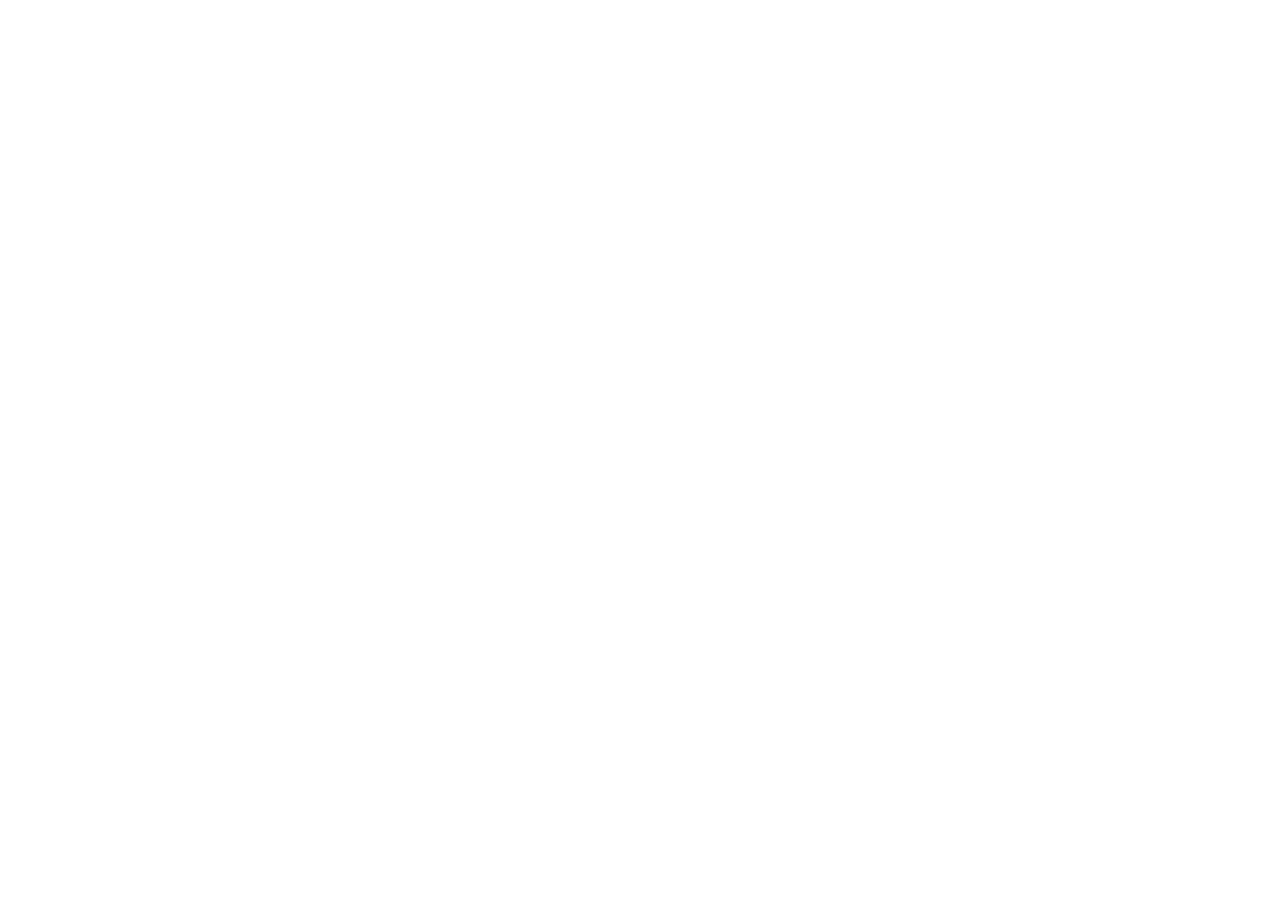
==== commit dd5bdb00: "Update baseURL." ====
--- a/index.html
+++ b/index.html
@@ -1,911 +1 @@
-<!DOCTYPE html>
-<html lang="en">
-	<head>
-	<meta name="generator" content="Hugo 0.69.0" />
-	<meta charset="UTF-8" />
-	<meta http-equiv="X-UA-Compatible" content="IE=edge" />
-	<meta name="viewport" content="width=device-width, initial-scale=1" />
-	<meta name="Description" content="A.V. Mapping is a service to automatically match musics from hundreds of musicians to your movie.">
-	<meta name="keywords" content="AV Mapping, Licensed Music, Video Music, Music">
-
-	<title>A.V. Mapping</title>
-	<link rel="shortcut icon" href="images/av-icon.png" type="image/x-icon" />
-
-	
-	<script src="https://ajax.googleapis.com/ajax/libs/jquery/3.4.1/jquery.min.js"></script>
-
-	
-	<link rel="stylesheet" href="lib/normalize/normalize.css" />
-
-	
-	<script src="https://cdnjs.cloudflare.com/ajax/libs/babel-standalone/6.26.0/babel.min.js"></script>
-
-	
-	<link rel="stylesheet" href="https://unpkg.com/swiper/css/swiper.min.css" />
-	<script src="https://unpkg.com/swiper/js/swiper.min.js"></script>
-
-	
-	<script src="https://cdnjs.cloudflare.com/ajax/libs/font-awesome/5.12.1/js/fontawesome.min.js"></script>
-	<script src="https://cdnjs.cloudflare.com/ajax/libs/font-awesome/5.12.1/js/solid.min.js"></script>
-	<script src="https://cdnjs.cloudflare.com/ajax/libs/font-awesome/5.12.1/js/all.min.js"></script>
-	<script src="https://cdnjs.cloudflare.com/ajax/libs/font-awesome/5.12.1/js/brands.min.js"></script>
-
-	
-	<script src="https://www.youtube.com/iframe_api"></script>
-
-	<link rel="stylesheet" href="css/index.css" />
-</head>
-	<body>
-		<nav class="main-navigation" itemscope itemtype="https://schema.org/SiteNavigationElement">
-			<div class="container">
-				
-				<a class="icon left" href="/"><img src="images/av-logo.png"/></a>
-				<div
-					id="phone-menu-icon"
-					class="menu-icon show-on-phone"
-					onclick="togglePhoneNaviMenu()"
-				>
-					<img src="images/icon-menu.png" />
-				</div>
-				<div
-					id="phone-close-icon"
-					class="close-icon show-on-phone hide"
-					onclick="togglePhoneNaviMenu()"
-				>
-					<i class="fas fa-times-circle"></i>
-				</div>
-				<div id="nav-user-not-login" class="right user-not-login show-on-desktop">
-					<div
-						id="navi-item-offical-website"
-						class="navi-item-container"
-						onmouseover="openDesktopDropdown(this)"
-					>
-						<div class="navi-item-padding">
-							<a class="navi-item active" href="/">
-								首頁
-							</a>
-						</div>
-						<div class="dropdown-menu">
-							<a class="menu-item" href="#solution">解決問題</a>
-							<a class="menu-item" href="#product">我們的產品</a>
-							<a class="menu-item" href="#advantage">優勢</a>
-							
-							<a class="menu-item" href="#feedback">大家怎麼說</a>
-							<a class="menu-item" href="#history">沿革</a>
-							<a class="menu-item" href="#offline-service">線下服務</a>
-							<a class="menu-item" href="#contact">聯絡我們</a>
-						</div>
-					</div>
-					<div
-						id="navi-item-musician"
-						class="navi-item-container"
-						onmouseover="openDesktopDropdown(this)"
-					>
-						<div class="navi-item-padding">
-							
-							<a class="navi-item" href="musicians">
-								給音樂人的信
-							</a>
-						</div>
-						<div class="dropdown-menu">
-							
-							<a class="menu-item" href="musicians#why-need-us">核心理念</a>
-							
-							<a class="menu-item" href="musicians#why-select-us">我們的優勢</a>
-							
-							<a class="menu-item" href="musicians#share-with-us">自訂價格</a>
-							
-							<a class="menu-item" href="musicians#musician-communicate">音樂人怎麼說</a>
-							
-							<a class="menu-item" href="musicians#feedback">使用回饋</a>
-							
-							<a class="menu-item" href="musicians#benefit">會員專屬優惠</a>
-							
-							<a class="menu-item" href="musicians#results">成果展示</a>
-							
-							<a class="menu-item" href="musicians#statistics">數據統計</a>
-						</div>
-					</div>
-					<div
-						id="navi-item-service"
-						class="navi-item-container"
-						onmouseover="openDesktopDropdown(this)"
-					>
-						<div class="navi-item-padding">
-							
-							<a class="navi-item" href="">
-								我們的服務
-							</a>
-						</div>
-						<div class="dropdown-menu">
-							
-							<a class="menu-item" href="">動態影像配樂</a>
-							
-							<a class="menu-item" href="">聽聽你的專屬配樂</a>
-						</div>
-					</div>
-					<a class="navi-item" onclick="login()">登入</a>
-					<a class="navi-item" onclick="signup()">註冊</a>
-				</div>
-				<div id="nav-user-login" class="right user-login show-on-desktop hide">
-					
-					<a class="navi-item" href="">關於我們</a>
-					
-					<a class="navi-item" href="">動態影像配樂</a>
-					
-					<a class="navi-item" href="">聽聽你的專屬配樂</a>
-
-					<div id="user" class="user" onmouseover="openDesktopDropdown(this)">
-						<div id="user-avatar" class="avatar-container audio">
-							<div class="avatar empty"></div>
-							<div class="avatar">
-								
-								<img src="images/mock/user.png" />
-							</div>
-						</div>
-						<div class="dropdown-menu">
-							
-							<a class="menu-item" href="">個人中心</a>
-							
-							<a class="menu-item" href="">隱私設定</a>
-							<div class="menu-item" onclick="switchUser()">切換使用者</div>
-							<div class="menu-item" onclick="logout()">登出</div>
-						</div>
-					</div>
-				</div>
-			</div>
-			<div id="phone-navi-menu" class="phone-navi-menu">
-				<div class="navi-item-wrapper user-not-login">
-					<div id="phone-navi-official" class="navi-item navi-with-accordion">
-						<div class="item">
-							<a href="/">首頁</a>
-							<i
-								class="icon fas fa-chevron-down"
-								onclick="toggleAccordion('phone-navi-official')"
-							>
-							</i>
-						</div>
-						<div class="accordion" style="height: 0">
-							<div class="wrapper">
-								<a class="menu-item" href="#solution" onclick="closePhoneNaviMenu()"
-									>解決問題</a
-								>
-								<a class="menu-item" href="#product" onclick="closePhoneNaviMenu()"
-									>我們的產品</a
-								>
-								<a
-									class="menu-item"
-									href="#advantage"
-									onclick="closePhoneNaviMenu()"
-									>優勢</a
-								>
-								
-								<a class="menu-item" href="#feedback" onclick="closePhoneNaviMenu()"
-									>大家怎麼說</a
-								>
-								<a class="menu-item" href="#history" onclick="closePhoneNaviMenu()"
-									>沿革</a
-								>
-								<a
-									class="menu-item"
-									href="#offline-service"
-									onclick="closePhoneNaviMenu()"
-									>線下服務</a
-								>
-								<a class="menu-item" href="#contact" onclick="closePhoneNaviMenu()"
-									>聯絡我們</a
-								>
-							</div>
-						</div>
-					</div>
-					<div id="phone-navi-musician" class="navi-item navi-with-accordion">
-						<div class="item">
-							
-							<a class="navi-item" href="musicians">
-								給音樂人的信
-							</a>
-							<i
-								class="icon fas fa-chevron-down"
-								onclick="toggleAccordion('phone-navi-musician')"
-							>
-							</i>
-						</div>
-						<div class="accordion" style="height: 0">
-							<div class="wrapper">
-								
-								<a class="menu-item" href="musicians#why-need-us" onclick="closePhoneNaviMenu()"
-									>核心理念</a
-								>
-								
-								<a class="menu-item" href="musicians#why-select-us" onclick="closePhoneNaviMenu()"
-									>我們的優勢</a
-								>
-								
-								<a class="menu-item" href="musicians#share-with-us" onclick="closePhoneNaviMenu()"
-									>自訂價格</a
-								>
-								
-								<a class="menu-item" href="musicians#musician-communicate" onclick="closePhoneNaviMenu()"
-									>音樂人怎麼說</a
-								>
-								
-								<a class="menu-item" href="musicians#feedback" onclick="closePhoneNaviMenu()"
-									>使用回饋</a
-								>
-								
-								<a class="menu-item" href="musicians#benefit" onclick="closePhoneNaviMenu()"
-									>會員專屬優惠</a
-								>
-								
-								<a class="menu-item" href="musicians#results" onclick="closePhoneNaviMenu()"
-									>成果展示</a
-								>
-								
-								<a class="menu-item" href="musicians#statistics" onclick="closePhoneNaviMenu()"
-									>數據統計</a
-								>
-							</div>
-						</div>
-					</div>
-					<a class="navi-item" onclick="login()">登入</a>
-					<a class="navi-item" onclick="signup()">註冊</a>
-				</div>
-
-				
-				<div class="navi-item-wrapper user-login hide">
-					
-					<a class="navi-item" href="">關於我們</a>
-					
-					<a class="navi-item" href="">動態影像配樂</a>
-					
-					<a class="navi-item" href="">聽聽你的專屬配樂</a>
-					
-					<a class="navi-item" href="">個人中心</a>
-					
-					<a class="navi-item" href="">隱私設定</a>
-					<div class="navi-item" onclick="switchUser()">切換使用者</div>
-					<div class="navi-item" onclick="logout()">登出</div>
-				</div>
-			</div>
-		</nav>
-		<section class="section-index">
-			<div class="image"></div>
-			<div class="container">
-				<h1><span>讓A.I.用心節省</span><span>原創電影人的時間</span></h1>
-				<h2>Let sound A.I. cherish artists' time.</h2>
-				<p>
-					致力用科技改善影音環境面貌，使影音創作人更專注於創作核心，提升創作效率、生活品質、以及藝術圈的現金流動。
-				</p>
-				
-				<a class="button" href="">立即體驗</a>
-			</div>
-		</section>
-		<section class="section-intro-video">
-			<div class="container">
-				<div class="youtube-contianer">
-					
-					<iframe
-						class="youtube-iframe"
-						src="https://www.youtube.com/embed/QvW61K2s0tA?enablejsapi=1"
-						frameborder="0"
-						allow="autoplay; encrypted-media"
-						allowfullscreen
-					></iframe>
-				</div>
-				<div class="text">
-					<span>找音樂浪費了您很多時間嗎？</span
-					><span>談喜歡的音樂授權，又麻煩又困難。</span>
-				</div>
-				<div class="button">
-					<span>A.V. Mapping做聲音、</span><span>Get音樂授權，又快又簡單！</span>
-				</div>
-			</div>
-		</section>
-		<section class="section-solution">
-			<div id="solution" class="anchor"></div>
-			<div class="container">
-				<div class="section-title">我們能解決</div>
-				<div class="content">
-					<div class="left"><img src="images/section-solution.png" /></div>
-					<div class="right">
-						<div class="block">
-							<div class="block-title">影像人工時長</div>
-							<div class="item">
-								<i class="icon fas fa-angle-right"></i>
-								<div class="text">找音樂授權需花費8小時到半年時間</div>
-							</div>
-							<div class="item">
-								<i class="icon fas fa-angle-right"></i>
-								<div class="text">
-									做配樂要有一定的聲音敏感度跟工程時間才能做高品質
-								</div>
-							</div>
-						</div>
-						<div class="block">
-							<div class="block-title">音樂人成本高</div>
-							<div class="item">
-								<i class="icon fas fa-angle-right"></i>
-								<div class="text">一次配樂作品時常有多首不被選用的版本</div>
-							</div>
-							<div class="item">
-								<i class="icon fas fa-angle-right"></i>
-								<div class="text">
-									要能遇到可以達成共識的接案機會
-								</div>
-							</div>
-						</div>
-						
-						<a class="button-small" href="">加入我們</a>
-					</div>
-				</div>
-			</div>
-		</section>
-		<section class="section-product">
-			<div id="product" class="anchor"></div>
-			<div class="container">
-				<div class="section-title">我們的產品</div>
-				<div class="function-wrapper">
-					<div class="main">
-						<div class="content">
-							<img class="icon" src="images/product-icon-1.png" />
-							<div class="title">影像配樂A.I.平台</div>
-							<div class="text">
-								動態影像配樂 靜態影像配樂
-								<br />
-								劇情與文字配樂 聲音後製降噪處理
-							</div>
-						</div>
-					</div>
-					<div class="others">
-						<div class="item">
-							<div class="content">
-								<img class="icon" src="images/product-icon-3.png" />
-								<div class="title">專屬於</div>
-								<div class="text">你的配樂</div>
-							</div>
-						</div>
-						<div class="item">
-							<div class="content">
-								<img class="icon" src="images/product-icon-4.png" />
-								<div class="title">動態影片</div>
-								<div class="text">逐格分析工具</div>
-							</div>
-						</div>
-						<div class="item">
-							<div class="content">
-								<img class="icon" src="images/product-icon-2.png" />
-								<div class="title">靜態影像</div>
-								<div class="text">色卡製作</div>
-							</div>
-						</div>
-					</div>
-				</div>
-			</div>
-		</section>
-		<section class="section-instruction">
-			<div class="container">
-				<div id="upload-instruction" class="instruction">
-					<div class="gif">
-						<img class="active" src="images/upload-instruction-1.gif" />
-						<img src="images/upload-instruction-2.gif" />
-						<img src="images/how-to-use-gif-3.png" />
-						<img src="images/upload-instruction-4.gif" />
-					</div>
-					<div class="content">
-						<div class="title">主程式上傳步驟</div>
-						<div class="tips-wrapper">
-							<div
-								class="tip active"
-								onmouse="changeTutorial('upload', 1)"
-								onmouseover="changeTutorial('upload', 1)"
-							>
-								<div class="icon">
-									<img src="images/icon-upload.png" />
-								</div>
-								<div class="content">
-									<div class="title">上傳影片</div>
-									<div class="text">
-										輸入劇情大綱、參考音樂YouTube連結及授權資訊
-									</div>
-								</div>
-							</div>
-							<div
-								class="tip"
-								onclick="changeTutorial('upload', 2)"
-								onmouseover="changeTutorial('upload', 2)"
-							>
-								<div class="icon">
-									<img src="images/icon-music-2.png" />
-								</div>
-								<div class="content">
-									<div class="title">得到影像配樂結果</div>
-									<div class="text">試聽音樂並微調音訊編輯</div>
-								</div>
-							</div>
-							<div
-								class="tip"
-								onclick="changeTutorial('upload', 3)"
-								onmouseover="changeTutorial('upload', 3)"
-							>
-								<div class="icon">
-									<img src="images/icon-reload.png" />
-								</div>
-								<div class="content">
-									<div class="title">重新分析與程式溝通</div>
-									<div class="text">
-										對結果不滿意，則可運用調整參數與程式溝通
-									</div>
-								</div>
-							</div>
-							<div
-								class="tip"
-								onclick="changeTutorial('upload', 4)"
-								onmouseover="changeTutorial('upload', 4)"
-							>
-								<div class="icon">
-									<img src="images/icon-contract.png" />
-								</div>
-								<div class="content">
-									<div class="title">確認合約訂單，完成交易</div>
-									<div class="text">
-										確認合約內容後，即可成交，同時分潤給音樂人
-									</div>
-								</div>
-							</div>
-						</div>
-					</div>
-				</div>
-				<div id="manage-instruction" class="instruction">
-					<div class="gif">
-						<img class="active" src="images/manage-instruction-1.gif" />
-						<img src="images/manage-instruction-2.gif" />
-						<img src="images/manage-instruction-3.gif" />
-					</div>
-					<div class="content">
-						<div class="title">管理頁面步驟</div>
-						<div class="tips-wrapper">
-							<div
-								class="tip active"
-								onclick="changeTutorial('manage', 1)"
-								onmouseover="changeTutorial('manage', 1)"
-							>
-								<div class="icon">
-									<img src="images/icon-avatar.png" />
-								</div>
-								<div class="content">
-									<div class="title">選擇身分</div>
-									<div class="text">
-										選擇影像人或音樂人進入管理頁面
-									</div>
-								</div>
-							</div>
-							<div
-								class="tip"
-								onclick="changeTutorial('manage', 2)"
-								onmouseover="changeTutorial('manage', 2)"
-							>
-								<div class="icon">
-									<img src="images/icon-info.png" />
-								</div>
-								<div class="content">
-									<div class="title">上傳檔案資訊</div>
-									<div class="text">
-										編輯檔案細節、授權人資訊與授權內容、自訂檔案價格
-									</div>
-								</div>
-							</div>
-							<div
-								class="tip"
-								onclick="changeTutorial('manage', 3)"
-								onmouseover="changeTutorial('manage', 3)"
-							>
-								<div class="icon">
-									<img src="images/icon-management.png" />
-								</div>
-								<div class="content">
-									<div class="title">管理分享資訊</div>
-									<div class="text">
-										自訂網址、設計內容，強化個人競爭力
-									</div>
-								</div>
-							</div>
-						</div>
-					</div>
-				</div>
-				<div id="manage-files-instruction" class="instruction">
-					<div class="gif">
-						<img class="active" src="images/how-to-use-gif-1.png" />
-						<img src="images/how-to-use-gif-2.png" />
-						<img src="images/how-to-use-gif-3.png" />
-					</div>
-					<div class="content">
-						<div class="title">管理頁面</div>
-						<div class="tips-wrapper">
-							<div
-								class="tip active"
-								onclick="changeTutorial('manageFiles', 1)"
-								onmouseover="changeTutorial('manageFiles', 1)"
-							>
-								<div class="icon">
-									<img src="images/icon-video.png" />
-								</div>
-								<div class="content">
-									<div class="title">影像作品分享</div>
-									<div class="text">
-										讓更多人看見你的影像作品
-									</div>
-								</div>
-							</div>
-							<div
-								class="tip"
-								onclick="changeTutorial('manageFiles', 2)"
-								onmouseover="changeTutorial('manageFiles', 2)"
-							>
-								<div class="icon">
-									<img src="images/icon-music-3.png" />
-								</div>
-								<div class="content">
-									<div class="title">音樂作品分享</div>
-									<div class="text">
-										運用平台強化個人品牌
-									</div>
-								</div>
-							</div>
-							<div
-								class="tip"
-								onclick="changeTutorial('manageFiles', 3)"
-								onmouseover="changeTutorial('manageFiles', 3)"
-							>
-								<div class="icon">
-									<img src="images/icon-share.png" />
-								</div>
-								<div class="content">
-									<div class="title">社群影響力</div>
-									<div class="text">
-										提高影音創作者曝光率,提升聲量、知名度、創造收益。
-										歡迎加入我們 Musicians 社群獲得更多交流機會
-									</div>
-								</div>
-							</div>
-						</div>
-					</div>
-				</div>
-			</div>
-		</section>
-		<section class="section-advantage">
-			<div id="advantage" class="anchor"></div>
-			<div class="container">
-				<div class="section-title">我們的優勢</div>
-				<div class="advantages">
-					<div class="item">
-						<div class="icon"><img src="images/icon-advantage-1.png" /></div>
-						<div class="title">獨家配樂A.I.</div>
-						<div class="highlight">效率提升1960倍 in 2 days</div>
-						<div class="text">
-							已申請台、美、中專利的獨家配樂AI演算法，得切影像分鏡、分析劇情、情緒、動作、文字、音樂風格、情緒、速度、曲風。
-						</div>
-					</div>
-					<div class="item">
-						<div class="icon"><img src="images/icon-advantage-2.png" /></div>
-						<div class="title">省下高成本</div>
-						<div class="text">
-							省下隱藏時間成本 >1萬元(NTD)/每次
-						</div>
-					</div>
-					<div class="item">
-						<div class="icon"><img src="images/icon-advantage-3.png" /></div>
-						<div class="title">24小時全年無休</div>
-						<div class="text">
-							線上A.I. 能隨時隨地為您處理好影片聲音。
-						</div>
-					</div>
-				</div>
-				<div class="section-title show-on-phone">AI 做些什麼</div>
-				<div class="what-ai-do">
-					<div class="left">
-						<div class="title show-on-desktop">AI 做些什麼</div>
-						<div class="wrapper">
-							<div class="item">
-								<div class="icon"><img src="images/icon-play.png" /></div>
-								<div class="content">
-									<div class="item-title">影片分析</div>
-									<div class="item-text">人事時地物、分鏡節奏、色調風格</div>
-								</div>
-							</div>
-							<div class="item">
-								<div class="icon"><img src="images/icon-text.png" /></div>
-								<div class="content">
-									<div class="item-title">文字分析</div>
-									<div class="item-text">劇情大綱、CUE表</div>
-								</div>
-							</div>
-							<div class="item">
-								<div class="icon"><img src="images/icon-music.png" /></div>
-								<div class="content">
-									<div class="item-title">音樂分析</div>
-									<div class="item-text">情緒、風格、樂性</div>
-								</div>
-							</div>
-						</div>
-					</div>
-					<div class="right">
-						<img src="images/ai-do.png" />
-					</div>
-				</div>
-				<div class="section-title show-on-phone">我們在乎音樂人</div>
-				<div class="we-care">
-					<div class="left"><img src="images/section-advantage.png" /></div>
-					<div class="right">
-						<div class="title show-on-desktop">我們在乎音樂人</div>
-						<div class="item-wrapper">
-							<div class="item">
-								<div class="item-title">音樂人平等競爭</div>
-								<div class="item-text">
-									由客觀演算法直接找到合適之影像買家、自動提供聲音與配樂服務,讓用心創作的影音都能有更好的選擇。
-								</div>
-							</div>
-							<div class="item">
-								<div class="item-title">音樂資料庫融合世界各地</div>
-								<div class="item-text">
-									現有2萬首60類型的音樂,包含流行、EDM、後搖、愛爾蘭樂等等,且持續擴增中。
-								</div>
-							</div>
-							<div class="item">
-								<div class="item-title">音樂人自定價格，追求去中心化</div>
-								<div class="item-text">
-									音樂人得捍衛自己作品身分，追蹤交易流程，運用科技達到公開透明、去中心化特性。
-								</div>
-							</div>
-							<div class="item">
-								<div class="item-title">可以輕鬆加入我們社群</div>
-								<div class="item-text">EDM、後搖、愛爾蘭樂等等,且持續擴增中。</div>
-							</div>
-						</div>
-						
-						<a class="button-small" href="musicians">了解更多</a>
-					</div>
-				</div>
-			</div>
-		</section>
-		
-		<section class="section-feedback">
-			<div id="feedback" class="anchor"></div>
-			<div class="section-title">快來聽聽大家怎麼說</div>
-			<div id="swiper-feedback" class="swiper-container">
-				<div class="swiper-wrapper">
-					<div class="swiper-slide">
-						<div class="radio-upper">
-							<img src="images/radio-upper.png" />
-							<div class="user"><img src="images/radio-pic.png" /></div>
-						</div>
-						<div class="radio-bottom">
-							<div class="content">
-								<img src="images/radio-bottom.png" />
-								<div class="text">
-									這項軟體可以提供很多意想不到的功能， 讓製作音樂更為有效率
-								</div>
-							</div>
-							<div class="user-name">Frinny Lee / 音樂工作室</div>
-						</div>
-					</div>
-					<div class="swiper-slide">
-						<div class="radio-upper">
-							<img src="images/radio-upper.png" />
-							<div class="user"><img src="images/radio-pic.png" /></div>
-						</div>
-						<div class="radio-bottom">
-							<div class="content">
-								<img src="images/radio-bottom.png" />
-								<div class="text">
-									這項軟體可以提供很多意想不到的功能， 讓製作音樂更為有效率
-								</div>
-							</div>
-							<div class="user-name">Frinny Lee / 音樂工作室</div>
-						</div>
-					</div>
-					<div class="swiper-slide">
-						<div class="radio-upper">
-							<img src="images/radio-upper.png" />
-							<div class="user"><img src="images/radio-pic.png" /></div>
-						</div>
-						<div class="radio-bottom">
-							<div class="content">
-								<img src="images/radio-bottom.png" />
-								<div class="text">
-									這項軟體可以提供很多意想不到的功能， 讓製作音樂更為有效率
-								</div>
-							</div>
-							<div class="user-name">Frinny Lee / 音樂工作室</div>
-						</div>
-					</div>
-				</div>
-				<div class="feedback-next"><img src="images/icon-play-next.png" /></div>
-				<div class="feedback-prev"><img src="images/icon-play-prev.png" /></div>
-			</div>
-		</section>
-		<section class="section-user-video">
-			<div class="section-title">這些使用者的分享影片</div>
-			<div id="swiper-user-video" class="swiper-container">
-				<div class="swiper-wrapper">
-					<div class="swiper-slide">
-						<div class="youtube-contianer">
-							<iframe
-								id="user-video-1"
-								class="youtube-iframe"
-								src="https://www.youtube.com/embed/hr_OjNV5plA?enablejsapi=1"
-								frameborder="0"
-								allow="autoplay; encrypted-media"
-								allowfullscreen
-							></iframe>
-						</div>
-					</div>
-					<div class="swiper-slide">
-						<div class="youtube-contianer">
-							<iframe
-								id="user-video-2"
-								class="youtube-iframe"
-								src="https://www.youtube.com/embed/5eyRp8IA2QU?enablejsapi=1"
-								frameborder="0"
-								allow="autoplay; encrypted-media"
-								allowfullscreen
-							></iframe>
-						</div>
-					</div>
-					<div class="swiper-slide">
-						<div class="youtube-contianer">
-							<iframe
-								id="user-video-4"
-								class="youtube-iframe"
-								src="https://www.youtube.com/embed/PURezkKJE6I?enablejsapi=1&t=10s"
-								frameborder="0"
-								allow="autoplay; encrypted-media"
-								allowfullscreen
-							></iframe>
-						</div>
-					</div>
-					<div class="swiper-slide">
-						<div class="youtube-contianer">
-							<iframe
-								id="user-video-5"
-								class="youtube-iframe"
-								src="https://www.youtube.com/embed/7EEW0p7fA8w?enablejsapi=1&t=4s"
-								frameborder="0"
-								allow="autoplay; encrypted-media"
-								allowfullscreen
-							></iframe>
-						</div>
-					</div>
-				</div>
-			</div>
-		</section>
-		<section class="section-history">
-			<div id="history" class="anchor"></div>
-			<div class="container">
-				<div class="section-title">沿革</div>
-				<div class="content">
-					<div class="item">
-						<div class="decoration">
-							<div class="circle"></div>
-							<div class="line"></div>
-						</div>
-						<div class="content">
-							<div class="year">2016</div>
-							<div class="list-item">Licensing Music API Finished</div>
-						</div>
-					</div>
-					<div class="item">
-						<div class="decoration">
-							<div class="circle"></div>
-							<div class="line"></div>
-						</div>
-						<div class="content">
-							<div class="year">2017</div>
-							<div class="list-item">Combining Blockchain Concept</div>
-						</div>
-					</div>
-					<div class="item">
-						<div class="decoration">
-							<div class="circle"></div>
-							<div class="line"></div>
-						</div>
-						<div class="content">
-							<div class="year">2018</div>
-							<div class="list-item">Building A.I. tools</div>
-						</div>
-					</div>
-					<div class="item">
-						<div class="decoration">
-							<div class="circle"></div>
-							<div class="line"></div>
-						</div>
-						<div class="content">
-							<div class="year">2019</div>
-							<div class="list-item">A.I. Tools 1st version Finished</div>
-							<div class="list-item">MEA - Women Entrepeneur Accelerator</div>
-							<div class="list-item">MOST - FITI Program</div>
-							<div class="list-item">MOST - Southern Taiwan Science Park project</div>
-							<div class="list-item">Taiwan Tech Arena ( TTA ) selected team</div>
-						</div>
-					</div>
-					<div class="item">
-						<div class="decoration">
-							<div class="circle"></div>
-							<div class="line"></div>
-						</div>
-						<div class="content">
-							<div class="year">2020</div>
-							<div class="list-item">"A.V. Mapping Co., LTD" Established</div>
-						</div>
-					</div>
-				</div>
-			</div>
-		</section>
-		
-		<section class="section-offline-service">
-			<div id="offline-service" class="anchor"></div>
-			<div class="container">
-				<div class="section-title">線下服務</div>
-				<div class="content">
-					<div class="top">
-						<a class="item" href="mailto:av.imapping@gmail.com">客製化影像配樂</a>
-						<a class="item" href="mailto:av.imapping@gmail.com">客製化聲音後製處理</a>
-						<a class="item" href="mailto:av.imapping@gmail.com">客製化影像製作</a>
-					</div>
-					<div class="bottom">
-						<a class="item" href="mailto:av.imapping@gmail.com">音樂科技專案合作</a>
-						<a class="item" href="mailto:av.imapping@gmail.com">影音交流與展演活動</a>
-					</div>
-				</div>
-			</div>
-		</section>
-		<section class="section-newsletter">
-			<div class="container">
-				<div class="text">想先取得最新消息嗎？</div>
-				<div class="content">
-					<input type="text" name="email" placeholder="留下您的EMAIL" />
-					<div class="button">訂閱</div>
-				</div>
-			</div>
-		</section>
-		<section class="section-contact">
-			<div id="contact" class="anchor"></div>
-			<div class="container">
-				<div class="section-title">聯絡我們</div>
-				<div class="content">
-					<div class="left">
-						<form action="" autocomplete="off" method="post">
-							<input type="text" name="username" placeholder="稱呼" />
-							<input type="text" name="email" placeholder="Email" />
-							<textarea name="content" placeholder="您的留言"></textarea>
-							<input class="submit" type="submit" value="聯絡我們" />
-						</form>
-					</div>
-					<div class="right">
-						<div class="item">
-							<i class="icon fas fa-phone-alt"></i>
-							<div class="text">(02)2501-7937</div>
-						</div>
-						<div class="item">
-							<i class="icon fas fa-envelope"></i>
-							<div class="text">AV.iMapping@gmail.com</div>
-						</div>
-						<div class="item">
-							<i class="icon fas fa-map-marker-alt"></i>
-							<div class="text">台北市中山區松江路469巷41號10樓</div>
-						</div>
-						<a class="item" href="http://www.facebook.com/av.mapping" target="_blank">
-							<i class="icon fab fa-facebook"></i>
-						</a>
-					</div>
-				</div>
-			</div>
-		</section>
-	</body>
-	<footer>
-</footer>	
-	<script src="js/index.js"></script>
-	<script src="js/nav.js"></script>
-	<script src="js/event.js"></script>
-	<script src="js/instruction.js"></script>
-	<script src="js/userVideo.js"></script>
-</html>
+<!DOCTYPE html><html><head><title>https://avmapping.co/zh</title><link rel="canonical" href="https://avmapping.co/zh"/><meta name="robots" content="noindex"><meta charset="utf-8" /><meta http-equiv="refresh" content="0; url=https://avmapping.co/zh" /></head></html>